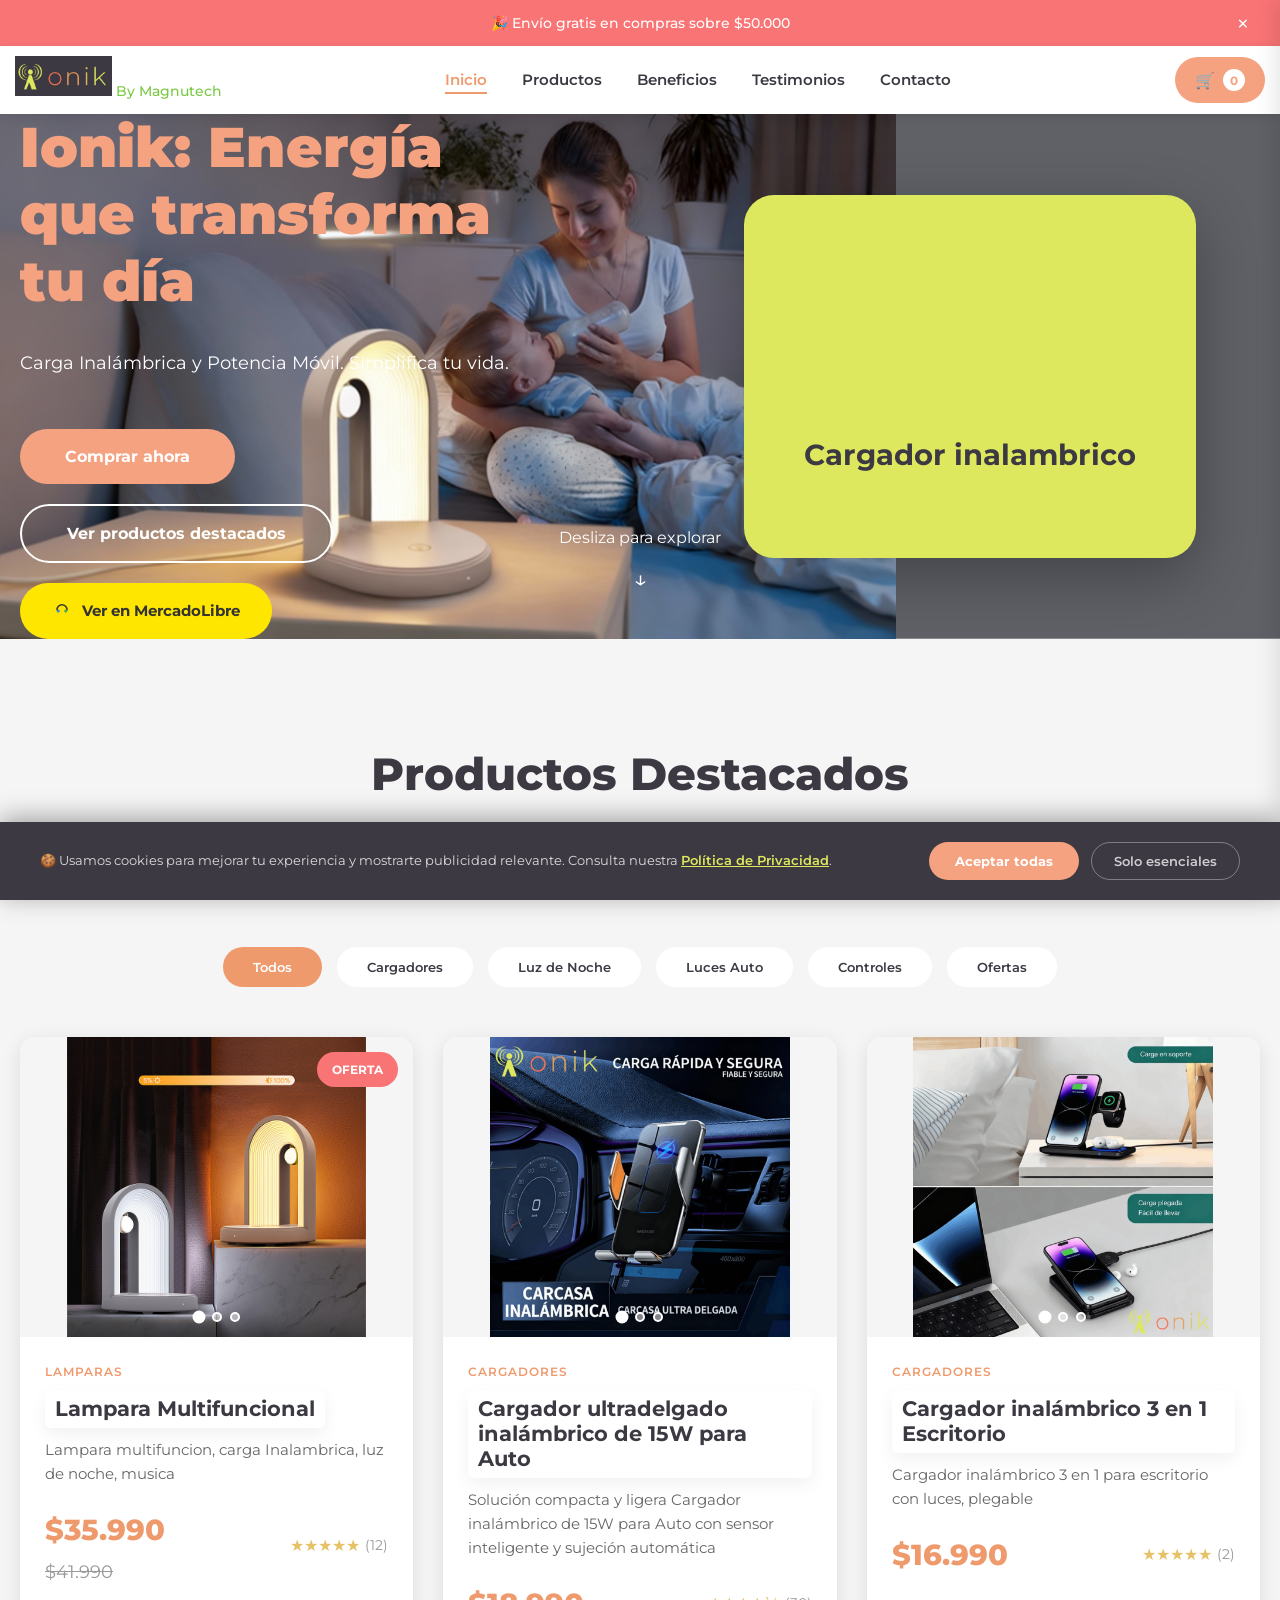
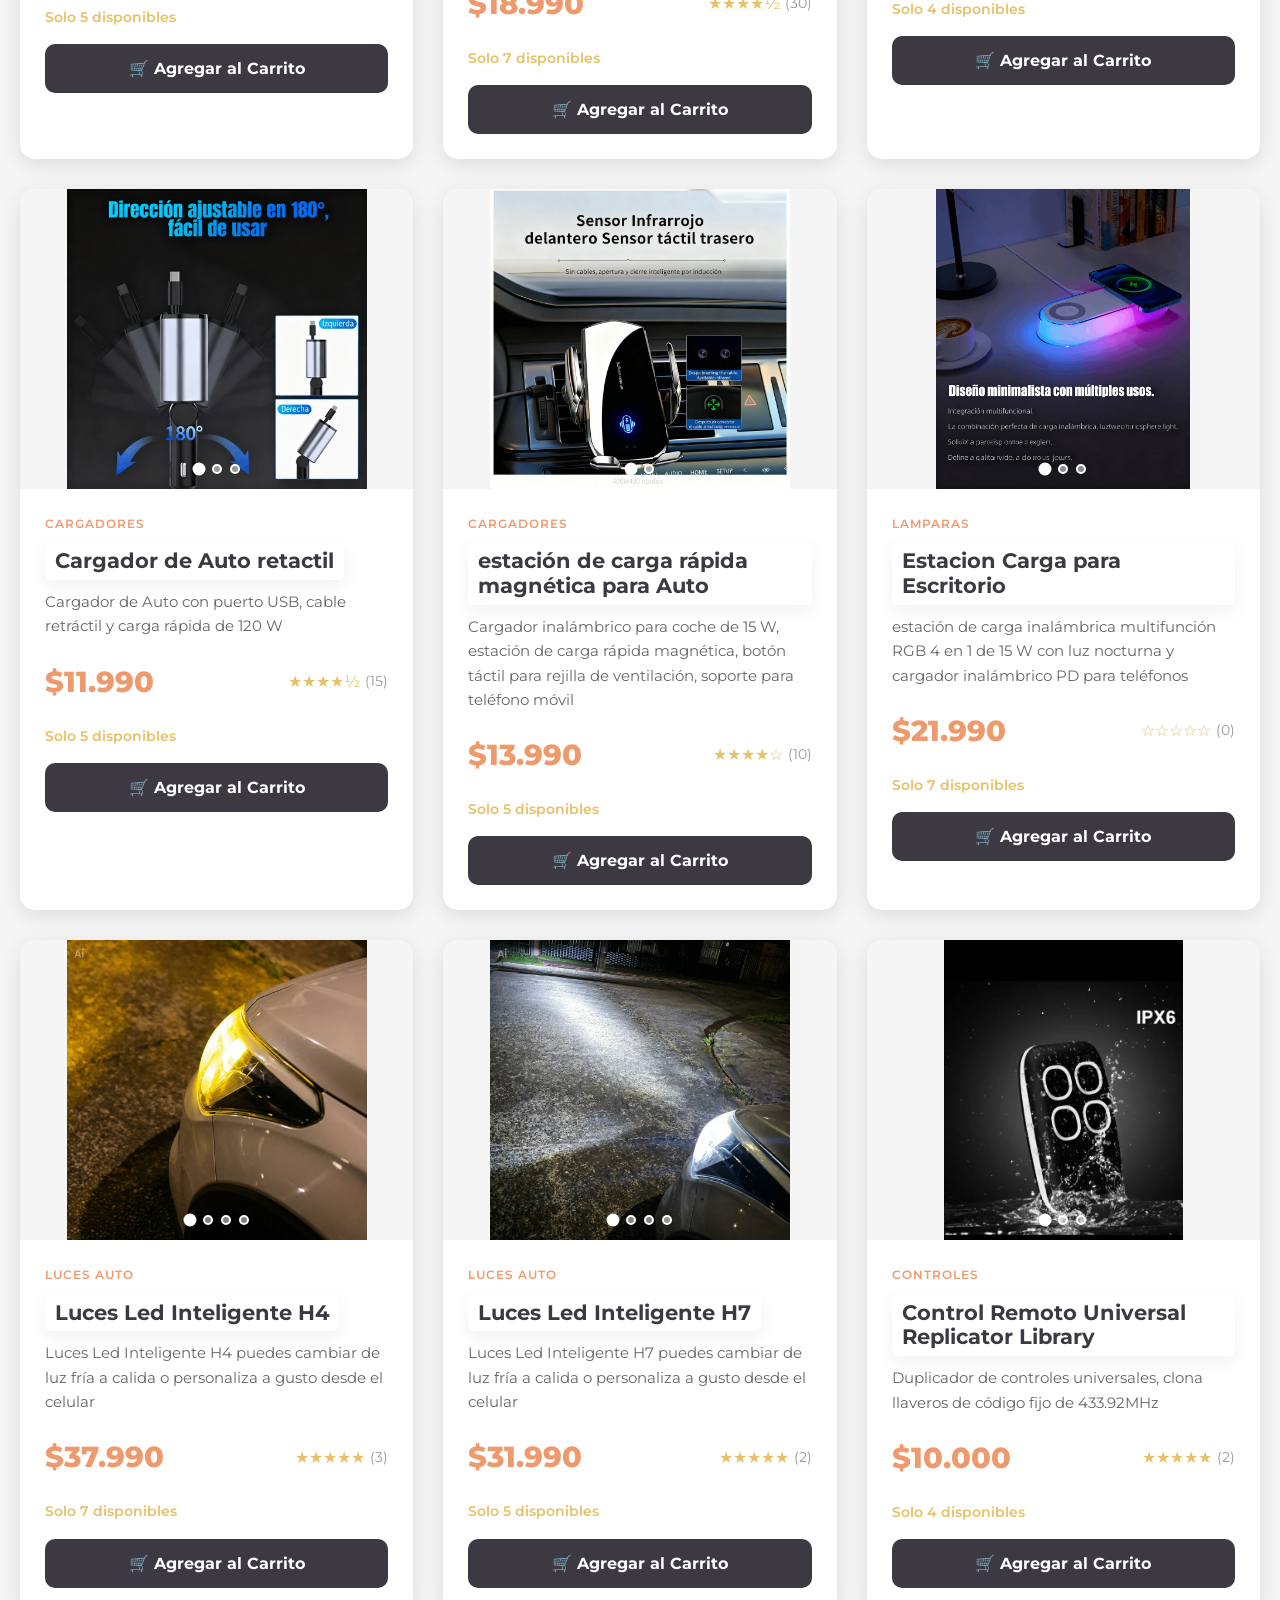
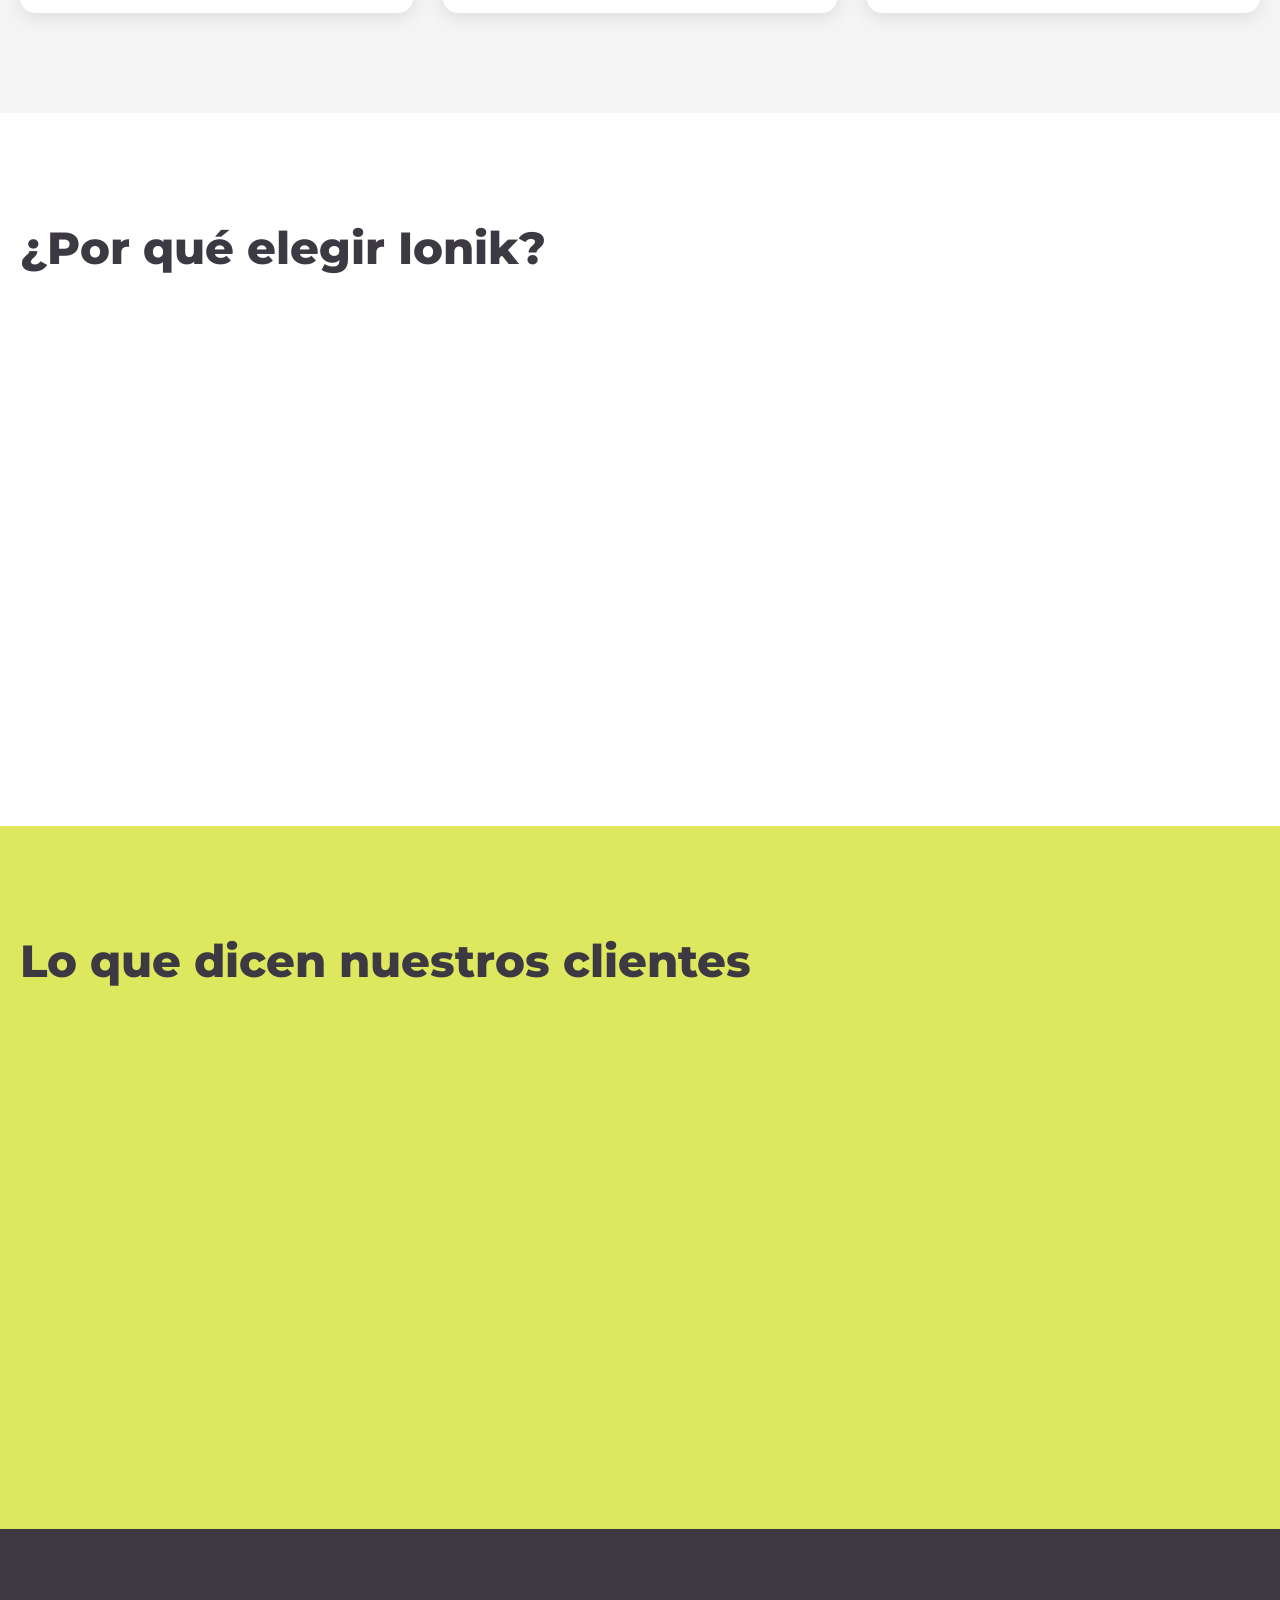
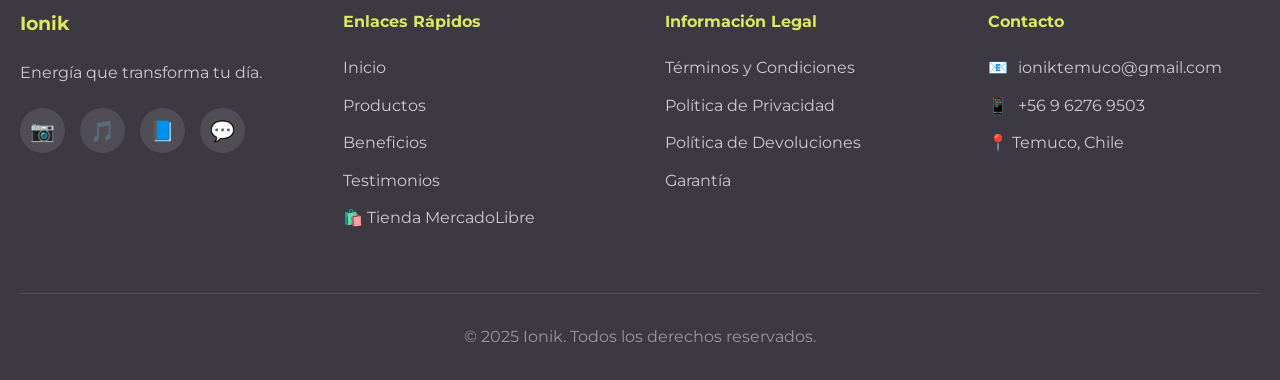
==== movil/index.html @ fb6ee2c5 "feat(movil): initial mobile-optimized version and overrides Copia de index/js/css para versión móvil" ====
<!DOCTYPE html>
<html lang="es">
<head>
    <meta charset="UTF-8">
    <meta name="viewport" content="width=device-width, initial-scale=1.0">
    <script>
        // Añade clase is-mobile al <html> para estilos/JS condicionales
        if (window.matchMedia) {
            const m = window.matchMedia('(max-width: 768px)');
            function setMobileClass(e) {
                document.documentElement.classList.toggle('is-mobile', e.matches);
            }
            setMobileClass(m);
            m.addListener(setMobileClass);
        }
    </script>
    <!-- Cache control -->
    <meta http-equiv="Cache-Control" content="no-cache, no-store, must-revalidate">
    <meta http-equiv="Pragma" content="no-cache">
    <meta http-equiv="Expires" content="0">
    <title>Ionik - Energía que transforma tu día</title>

    <!-- ================================================ -->
    <!-- SEO BÁSICO                                        -->
    <!-- ================================================ -->
    <meta name="description" content="Ionik — Cargadores inalámbricos, luces de noche y accesorios inteligentes para tu hogar. Envío a todo Chile. Calidad premium al mejor precio.">
    <meta name="keywords" content="cargador inalámbrico, luz de noche, cargador auto, cargador 3 en 1, accesorios hogar, Ionik, Chile, Temuco, carga inalámbrica, Magnutech">
    <meta name="author" content="Ionik - MAGNUTECH SpA">
    <meta name="robots" content="index, follow">
    <link rel="canonical" href="https://ionik.cl/">

    <!-- Open Graph (Facebook, Instagram, WhatsApp) -->
    <meta property="og:type" content="website">
    <meta property="og:url" content="https://ionik.cl/">
    <meta property="og:title" content="Ionik — Energía que transforma tu día">
    <meta property="og:description" content="Cargadores inalámbricos, luces de noche y accesorios inteligentes. Envío gratis sobre $50.000. Compra por WhatsApp.">
    <meta property="og:image" content="https://ionik.cl/images/og-preview2.jpg">
    <meta property="og:image:width" content="1200">
    <meta property="og:image:height" content="630">
    <meta property="og:locale" content="es_CL">
    <meta property="og:site_name" content="Ionik">

    <!-- Twitter Card -->
    <meta name="twitter:card" content="summary_large_image">
    <meta name="twitter:title" content="Ionik — Energía que transforma tu día">
    <meta name="twitter:description" content="Cargadores inalámbricos y accesorios inteligentes para tu hogar. Envío a todo Chile.">
    <meta name="twitter:image" content="https://ionik.cl/images/og-preview2.jpg">

    <!-- ================================================ -->
    <!-- DATOS ESTRUCTURADOS — ORGANIZACIÓN (JSON-LD)     -->
    <!-- ================================================ -->
    <script type="application/ld+json">
    {
      "@context": "https://schema.org",
      "@type": "Organization",
      "name": "Ionik",
      "legalName": "MAGNUTECH SpA",
      "url": "https://ionik.cl",
      "logo": "https://ionik.cl/images/logo.jpg",
      "description": "Tienda online de cargadores inalámbricos y accesorios inteligentes para el hogar.",
      "address": {
        "@type": "PostalAddress",
        "addressLocality": "Temuco",
        "addressRegion": "La Araucanía",
        "addressCountry": "CL"
      },
      "contactPoint": {
        "@type": "ContactPoint",
        "telephone": "+56962769503",
        "contactType": "customer service",
        "availableLanguage": "Spanish"
      },
      "sameAs": [
        "https://www.instagram.com/ioniktemuco/",
        "https://www.tiktok.com/@ionik.temuco",
        "https://www.facebook.com/people/Ionik/61577667232135/"
      ]
    }
    </script>

    <!-- ================================================ -->
    <!-- DATOS ESTRUCTURADOS — SITIO WEB (JSON-LD)        -->
    <!-- ================================================ -->
    <script type="application/ld+json">
    {
      "@context": "https://schema.org",
      "@type": "WebSite",
      "name": "Ionik",
      "url": "https://ionik.cl"
    }
    </script>

    <!-- Favicon -->
    <link rel="icon" type="image/png" href="images/logo.jpg">
    <link rel="shortcut icon" type="image/png" href="images/logo.jpg">
    
    <link rel="preconnect" href="https://fonts.googleapis.com">
    <link rel="preconnect" href="https://fonts.gstatic.com" crossorigin>
    <link href="https://fonts.googleapis.com/css2?family=Montserrat:wght@300;400;600;700;900&display=swap" rel="stylesheet">
    <link rel="stylesheet" href="css/style.css?v=20260327">
    <link rel="stylesheet" href="css/components.css?v=20260327">
    <link rel="stylesheet" href="css/responsive.css?v=20260327">
    <link rel="stylesheet" href="css/mobile-overrides.css?v=20260331">

    <!-- ================================================ -->
    <!-- GOOGLE ANALYTICS 4                               -->
    <!-- ================================================ -->
    <script async src="https://www.googletagmanager.com/gtag/js?id=G-EWHZNB26KC"></script>
    <script>
        window.dataLayer = window.dataLayer || [];
        function gtag() { dataLayer.push(arguments); }
        gtag('js', new Date());
        gtag('config', 'G-EWHZNB26KC');
    </script>

    <!-- ================================================ -->
    <!-- META PIXEL y TIKTOK: carga dinámica en analytics.js
         Solo se activan si el usuario acepta cookies.
         Se removieron de <head> para cumplir RGPD/LGPD.   -->
    <!-- ================================================ -->
</head>
<body>
    <!-- Barra Promocional Superior -->
    <div class="promo-bar" id="promoBar">
        <p>🎉 Envío gratis en compras sobre $50.000 </p>
        <button class="close-promo" onclick="closePromoBar()">×</button>
    </div>

    <!-- Header Principal -->
    <header class="main-header" id="mainHeader">
        <div class="container header-content">
            <!-- Logo -->
            <div class="logo-container">
                <img src="images/logo.jpg" alt="Ionik Logo" class="logo" id="mainLogo">
                 <span class="logo-glosa">By Magnutech</span>
            </div>

            <!-- Navegación Desktop -->
            <nav class="main-nav" id="mainNav">
                <ul>
                    <li><a href="#inicio" class="nav-link active">Inicio</a></li>
                    <li><a href="#productos" class="nav-link">Productos</a></li>
                    <li><a href="#beneficios" class="nav-link">Beneficios</a></li>
                    <li><a href="#testimonios" class="nav-link">Testimonios</a></li>
                    <li><a href="#contacto" class="nav-link">Contacto</a></li>
                </ul>
            </nav>

            <!-- Carrito y Mobile Menu -->
            <div class="header-actions">
                <button class="cart-button" onclick="toggleCart()">
                    🛒 <span class="cart-count" id="cartCount">0</span>
                </button>
                <button class="mobile-menu-toggle" onclick="toggleMobileMenu()">
                    <span></span>
                    <span></span>
                    <span></span>
                </button>
            </div>
        </div>
    </header>

    <!-- Carrito Lateral -->
    <div class="cart-sidebar" id="cartSidebar">
        <div class="cart-header">
            <h2>Tu Carrito</h2>
            <button class="close-cart" onclick="toggleCart()">×</button>
        </div>
        <div class="cart-items" id="cartItems">
            <!-- Items dinámicos -->
        </div>
        <div class="cart-footer">
            <div class="cart-total">
                <span>Total:</span>
                <span id="cartTotal">$0</span>
            </div>
            <button class="btn-primary btn-checkout" onclick="proceedToCheckout()">
                Proceder al Pago
            </button>
        </div>
    </div>

    <!-- Overlay -->
    <div class="overlay" id="overlay" onclick="closeAll()"></div>

    <!-- Hero Section -->
    <section class="hero-section" id="inicio">
        <img 
            src="images/ResolucionFullHD.jpeg" 
            alt="Fondo de la sección principal" 
            class="hero-background-image" 
        />
        <div class="hero-background">
            <div class="bg-layer bg-dark-blue"></div>
            <div class="bg-layer bg-dark-gray"></div>
        </div>
        <div class="container hero-content">
            <div class="hero-left">
                <h1 class="hero-title">Ionik: Energía que transforma tu día</h1>
                <p class="hero-subtitle">Carga Inalámbrica y Potencia Móvil. Simplifica tu vida.</p>
                <div class="hero-actions">
                    <button class="btn-primary btn-large" onclick="scrollToProducts()">
                        Comprar ahora
                    </button>
                    <button class="btn-secondary btn-large" onclick="scrollToProducts()">
                        Ver productos destacados
                    </button>
                    <a
                        href="https://listado.mercadolibre.cl/_CustId_2585303509?item_id=MLC1874104825&category_id=MLC157684&seller_id=2585303509&client=recoview-selleritems&recos_listing=true"
                        target="_blank"
                        rel="noopener noreferrer"
                        class="btn-mercadolibre btn-large"
                        aria-label="Ver tienda oficial en MercadoLibre"
                    >
                        <svg width="20" height="20" viewBox="0 0 32 32" fill="none" xmlns="http://www.w3.org/2000/svg" aria-hidden="true">
                            <circle cx="16" cy="16" r="16" fill="#FFE600"/>
                            <path d="M8 14c0-4.418 3.582-8 8-8s8 3.582 8 8" stroke="#333" stroke-width="2.5" stroke-linecap="round" fill="none"/>
                            <circle cx="10" cy="16" r="2.5" fill="#3483FA"/>
                            <circle cx="22" cy="16" r="2.5" fill="#39B54A"/>
                        </svg>
                        Ver en MercadoLibre
                    </a>
                </div>
                    </div>
                    <div class="hero-right">
                        <div class="product-card-hero">
                    <video 
                        src="videos/lampara1.mp4" 
                        autoplay 
                        loop 
                        muted 
                        playsinline
                        style="width: 300px; height: auto; object-fit: cover;"
                    >
                        Tu navegador no soporta el elemento de video.
                    </video>
                    <h3 class="product-name-hero">Cargador inalambrico</h3>
                </div>
            </div>
        </div>
        <div class="scroll-indicator">
            <span>Desliza para explorar</span>
            <div class="scroll-arrow">↓</div>
        </div>
    </section>

    <!-- Productos Destacados -->
    <section class="products-section" id="productos">
        <div class="container">
            <div class="section-header">
                <h2 class="section-title">Productos Destacados</h2>
                <p class="section-subtitle">Descubre La nueva generación en carga inalámbrica, audífonos de alto rendimiento y accesorios esenciales. Potencia, seguridad y diseño para tu vida digital.</p>
            </div>

            <!-- Filtros -->
            <div class="product-filters">
                <button class="filter-btn active" data-filter="all">Todos</button>
                <button class="filter-btn" data-filter="cargadores">Cargadores</button>
                <button class="filter-btn" data-filter="lamparas">Luz de Noche</button>
                <button class="filter-btn" data-filter="Luces Auto">Luces Auto</button>
                <button class="filter-btn" data-filter="Controles">Controles</button>
                <button class="filter-btn" data-filter="ofertas">Ofertas</button>
            </div>

            <!-- Grid de Productos -->
            <div class="products-grid" id="productsGrid">
                <!-- Productos se cargan dinámicamente -->
            </div>

            <div class="loading-spinner" id="productsLoading">
                <div class="spinner"></div>
            </div>
        </div>
    </section>

    <!-- Beneficios -->
    <section class="benefits-section" id="beneficios">
        <div class="container">
            <h2 class="section-title">¿Por qué elegir Ionik?</h2>
            <div class="benefits-grid">
                <div class="benefit-card">
                    <div class="benefit-icon">⚡</div>
                    <h3>Confort sin Enredos</h3>
                    <p>Despídete del exceso cables y el desorden. Te brindamos una experiencia de carga cómoda, limpia y siempre organizada.</p>
                </div>
                <div class="benefit-card">
                    <div class="benefit-icon">🧩</div>
                    <h3>Multifuncionalidad</h3>
                    <p>Un solo dispositivo para múltiples necesidades. Carga todos tus productos, y disfruta de extras como luz o audio, todo sin cables.</p>
                </div>
                <div class="benefit-card">
                    <div class="benefit-icon">💎</div>
                    <h3>Diseño y Estilo</h3>
                    <p>Tecnología que no solo funciona, sino que también decora. Productos con estilo y acabados premium que elevan tu espacio.</p>
                </div>
                <div class="benefit-card">
                    <div class="benefit-icon">🚀</div>
                    <h3>Innovación</h3>
                    <p>Te traemos la última tecnología que no encontrarás en Chile. Productos novedosos que marcan tendencia.</p>
                </div>
            </div>
        </div>
    </section>

    <!-- Testimonios -->
    <section class="testimonials-section" id="testimonios">
        <div class="container">
            <h2 class="section-title">Lo que dicen nuestros clientes</h2>
            <div class="testimonials-slider">
                <div class="testimonial-card">
                    <div class="stars">★★★★★</div>
                    <p class="testimonial-text">"El **Cargador Inalámbrico Ultra** es súper rápido y elegante. Carga mi celular sin cables y sin sobrecalentamiento. ¡Genial!"</p>
                    <div class="testimonial-author">
                        <strong>María González</strong>
                        <span>Ingeniera</span>
                    </div>
                </div>
                <div class="testimonial-card">
                    <div class="stars">★★★★★</div>
                    <p class="testimonial-text">"El complemento ideal **PowerBank** me salva el día y Llevo mi música todo el viaje gracias a los **Audífonos** sin preocuparme por la batería."</p>
                    <div class="testimonial-author">
                        <strong>Carlos Ruiz</strong>
                        <span>Empresario</span>
                    </div>
                </div>
                <div class="testimonial-card">
                    <div class="stars">★★★★★</div>
                    <p class="testimonial-text">"Servicio excepcional y producto de alta calidad. Totalmente recomendado."</p>
                    <div class="testimonial-author">
                        <strong>Ana Martínez</strong>
                        <span>Diseñadora</span>
                    </div>
                </div>
            </div>
        </div>
    </section>

    <!-- Footer -->
    <footer class="main-footer" id="contacto">
        <div class="container">
            <div class="footer-grid">
                <div class="footer-column">
                    <h3>Ionik</h3>
                    <p>Energía que transforma tu día.</p>
                    <div class="social-links">
                        <a href="https://www.instagram.com/ioniktemuco/" target="_blank" aria-label="Instagram">📷</a>
                        <a href="https://www.tiktok.com/@ionik.temuco" target="_blank" aria-label="TikTok">🎵</a>
                        <a href="https://www.facebook.com/people/Ionik/61577667232135/" target="_blank" rel="noopener noreferrer" aria-label="Facebook">📘</a>
                        <a href="https://wa.me/56962769503" target="_blank" aria-label="WhatsApp">💬</a>
                    </div>
                </div>
                <div class="footer-column">
                    <h4>Enlaces Rápidos</h4>
                    <ul>
                        <li><a href="#inicio">Inicio</a></li>
                        <li><a href="#productos">Productos</a></li>
                        <li><a href="#beneficios">Beneficios</a></li>
                        <li><a href="#testimonios">Testimonios</a></li>
                        <li>
                            <a
                                href="https://listado.mercadolibre.cl/_CustId_2585303509?item_id=MLC1874104825&category_id=MLC157684&seller_id=2585303509&client=recoview-selleritems&recos_listing=true"
                                target="_blank"
                                rel="noopener noreferrer"
                            >🛍️ Tienda MercadoLibre</a>
                        </li>
                    </ul>
                </div>
                <div class="footer-column">
                    <h4>Información Legal</h4>
                    <ul>
                        <li><a href="legal/terminos-y-condiciones.html">Términos y Condiciones</a></li>
                        <li><a href="legal/politica-de-privacidad.html">Política de Privacidad</a></li>
                        <li><a href="legal/politica-de-devoluciones.html">Política de Devoluciones</a></li>
                        <li><a href="legal/garantia.html">Garantía</a></li>
                    </ul>
                </div>
                <div class="footer-column">
                    <h4>Contacto</h4>
                    <ul class="contact-info">
                        <li>📧 <a href="mailto:ioniktemuco@gmail.com">ioniktemuco@gmail.com</a></li>
                        <li>📱 <a href="tel:+56962769503">+56 9 6276 9503</a></li>
                        <li>📍 Temuco, Chile</li>
                    </ul>
                </div>
            </div>
            <div class="footer-bottom">
                <p>&copy; 2025 Ionik. Todos los derechos reservados.</p>
            </div>
        </div>
    </footer>

    <!-- ================================================ -->
    <!-- BANNER DE COOKIES                                -->
    <!-- ================================================ -->
    <div class="cookie-banner" id="cookieBanner" role="dialog" aria-live="polite" aria-label="Aviso de cookies">
        <div class="cookie-banner-inner">
            <div class="cookie-banner-text">
                <p>
                    🍪 Usamos cookies para mejorar tu experiencia y mostrarte publicidad relevante.
                    Consulta nuestra <a href="legal/politica-de-privacidad.html" target="_blank">Política de Privacidad</a>.
                </p>
            </div>
            <div class="cookie-banner-actions">
                <button class="btn-cookie-accept" onclick="IonkAnalytics.acceptAll()">Aceptar todas</button>
                <button class="btn-cookie-essential" onclick="IonkAnalytics.acceptEssential()">Solo esenciales</button>
            </div>
        </div>
    </div>

    <!-- Scripts — analytics.js debe ser el primero -->
    <script src="js/analytics.js?v=20260327"></script>
    <script src="js/main.js?v=20260327"></script>
    <script src="js/cart.js?v=20260327"></script>
    <script src="js/products.js?v=20260327"></script>
</body>
</html>
---- movil/css/style.css ----
/* ================================
   VARIABLES Y RESET
   ================================ */

:root {
    --verde-limon: #dde85e;
    --gris-oscuro: #3c3942;
    --acento-1: #e6c165;
    --acento-2: #ef9a6d;
    --acento-3: #f97475;
    --salmon: #f5a281;
    --dark-blue: #5a6b7c;
    --dark-gray: #45464d;
    --blanco: #ffffff;
    --negro: #1a1a1a;
    --gris-claro: #f5f5f5;
    --sombra: rgba(0, 0, 0, 0.1);
    --transicion: all 0.3s ease;
}

* {
    margin: 0;
    padding: 0;
    box-sizing: border-box;
}

body {
    font-family: 'Montserrat', sans-serif;
    color: var(--negro);
    line-height: 1.6;
    overflow-x: hidden;
}

.container {
    max-width: 1400px;
    margin: 0 auto;
    padding: 0 20px;
}

img {
    max-width: 100%;
    height: auto;
}

a {
    text-decoration: none;
    color: inherit;
}

button {
    cursor: pointer;
    border: none;
    font-family: inherit;
}

/* ================================
   BARRA PROMOCIONAL
   ================================ */

.promo-bar {
    background: var(--acento-3);
    color: var(--blanco);
    padding: 12px 20px;
    text-align: center;
    position: relative;
    font-size: 14px;
    font-weight: 500;
    animation: slideDown 0.5s ease;
}

.close-promo {
    position: absolute;
    right: 20px;
    top: 50%;
    transform: translateY(-50%);
    background: transparent;
    color: var(--blanco);
    font-size: 24px;
    padding: 0 10px;
    transition: var(--transicion);
}

.close-promo:hover {
    opacity: 0.7;
}

/* ================================
   HEADER
   ================================ */

.main-header {
    background: var(--blanco);
    box-shadow: 0 2px 10px var(--sombra);
    position: sticky;
    top: 0;
    z-index: 1000;
    transition: var(--transicion);
}

.header-content {
    display: flex;
    align-items: center;
    justify-content: space-between;
    padding: 10px 15px;
}

.logo-container {
    flex-shrink: 0;
}

.logo {
    height: 40px;
    width: auto;
    transition: var(--transicion);
}

.main-nav ul {
    display: flex;
    list-style: none;
    gap: 35px;
}

.nav-link {
    font-weight: 600;
    font-size: 15px;
    color: var(--gris-oscuro);
    position: relative;
    transition: var(--transicion);
    padding: 5px 0;
}

.nav-link::after {
    content: '';
    position: absolute;
    bottom: 0;
    left: 0;
    width: 0;
    height: 2px;
    background: var(--acento-2);
    transition: var(--transicion);
}

.nav-link:hover::after,
.nav-link.active::after {
    width: 100%;
}

.nav-link:hover,
.nav-link.active {
    color: var(--acento-2);
}

/* ================================
   HEADER ACTIONS
   ================================ */

.header-actions {
    display: flex;
    align-items: center;
    gap: 20px;
}

.cart-button {
    background: var(--salmon);
    color: var(--blanco);
    padding: 12px 20px;
    border-radius: 25px;
    font-weight: 600;
    font-size: 16px;
    display: flex;
    align-items: center;
    gap: 8px;
    transition: var(--transicion);
    position: relative;
}

.cart-button:hover {
    background: var(--acento-2);
    transform: translateY(-2px);
    box-shadow: 0 5px 15px rgba(245, 162, 129, 0.4);
}

.cart-count {
    background: var(--blanco);
    color: var(--salmon);
    border-radius: 50%;
    width: 22px;
    height: 22px;
    display: flex;
    align-items: center;
    justify-content: center;
    font-size: 12px;
    font-weight: 700;
}

.mobile-menu-toggle {
    display: none;
    flex-direction: column;
    gap: 5px;
    background: transparent;
    padding: 5px;
}

.mobile-menu-toggle span {
    width: 25px;
    height: 3px;
    background: var(--gris-oscuro);
    border-radius: 3px;
    transition: var(--transicion);
}

/* ================================
   CARRITO LATERAL
   ================================ */

.cart-sidebar {
    position: fixed;
    right: -400px;
    top: 0;
    width: 400px;
    height: 100vh;
    background: var(--blanco);
    box-shadow: -5px 0 20px var(--sombra);
    z-index: 2000;
    transition: right 0.4s ease;
    display: flex;
    flex-direction: column;
}

.cart-sidebar.active {
    right: 0;
}

.cart-header {
    padding: 25px;
    border-bottom: 2px solid var(--gris-claro);
    display: flex;
    justify-content: space-between;
    align-items: center;
}

.cart-header h2 {
    font-size: 24px;
    color: var(--gris-oscuro);
}

.close-cart {
    background: transparent;
    font-size: 32px;
    color: var(--gris-oscuro);
    padding: 0;
    line-height: 1;
    transition: var(--transicion);
}

.close-cart:hover {
    color: var(--acento-3);
    transform: rotate(90deg);
}

.cart-items {
    flex: 1;
    overflow-y: auto;
    padding: 20px;
}

.cart-footer {
    padding: 20px 25px;
    border-top: 2px solid var(--gris-claro);
}

.cart-total {
    display: flex;
    justify-content: space-between;
    font-size: 20px;
    font-weight: 700;
    margin-bottom: 20px;
    color: var(--gris-oscuro);
}

.overlay {
    position: fixed;
    top: 0;
    left: 0;
    width: 100%;
    height: 100%;
    background: rgba(0, 0, 0, 0.6);
    z-index: 1500;
    opacity: 0;
    visibility: hidden;
    transition: var(--transicion);
}

.overlay.active {
    opacity: 1;
    visibility: visible;
}

/* ================================
   HERO SECTION
   ================================ */

   /*.hero-section {
    background-color: #4b5563; 
    position: relative;
    overflow: hidden;
    display: flex;
    align-items: center;
    justify-content: center;
}*/

.hero-section {
    
   /* min-height: 100vh;*/
 
    position: relative;
    overflow: hidden;
    display: flex;
    align-items: center;
    justify-content: center;
    /*padding: 120px 0 80px;*/
}

.hero-background {
    position: absolute;
    top: 0;
    left: 0;
    width: 100%;
    height: 100%;
    z-index: -1;
}
/* 1. ESTILO DE LA IMAGEN DE FONDO */
.hero-background-image {
    position: absolute; /* Permite posicionarla y que el texto no se mueva */
    top: 0;
    left: 0;
    width: 70%;
    height: 100%;
    object-fit: cover; /* Asegura que la imagen cubra todo el espacio sin distorsionarse */
    z-index: 1; /* Debe tener el z-index más bajo para estar en el fondo */
}

/*.bg-layer {
    content: '';
    position: absolute;
    top: 0;
    right: 0;
    width: 70%; /* Ajuste para mostrar el verde lima en un lado 
    height: 100%;
    background-color: #3c3942; /* --gris-oscuro 
    clip-path: polygon(10% 0, 100% 0, 100% 100%, 0% 100%);
}*/

.bg-layer {
    content: '';
    position: absolute;
    top: 0;
    right: 0;
    width: 100%;
    height: 100%;
    z-index: 15; /* Asegura que estén por encima de la imagen (z-index: 1) */
    opacity: 0.85; /* Opcional: añade transparencia para ver la imagen a través del color */
    
}

.bg-dark-blue {
    background: var(--dark-blue);
   clip-path: polygon(0 0, 60% 0, 40% 100%, 0% 100%);
}

.bg-dark-gray {
    background: var(--dark-gray);
   clip-path: polygon(60% 0, 100% 0, 100% 100%, 40% 100%);
}

.hero-content {
    display: grid;
    grid-template-columns: 1fr 1fr;
    gap: 80px;
    align-items: center;
    z-index: 10;
    animation: fadeInUp 1s ease;
    max-width: 1400px;
    position: relative;
}


.hero-left {
    padding-right: 40px;
}

.hero-title {
    font-size: 3.5rem;
    font-weight: 900;
    color: var(--salmon);
    margin-bottom: 30px;
    line-height: 1.2;
}

.hero-subtitle {
    font-size: 1.15rem;
    color: var(--blanco);
    margin-bottom: 50px;
    font-weight: 400;
    line-height: 1.8;
}

.hero-actions {
    display: flex;
    gap: 20px;
    flex-wrap: wrap;
}

.hero-right {
    display: flex;
    justify-content: center;
    align-items: center;
}

.product-card-hero {
    background: var(--verde-limon);
    border-radius: 30px;
    padding: 80px 60px;
    text-align: center;
    box-shadow: 0 20px 60px rgba(0, 0, 0, 0.3);
    animation: float 3s ease-in-out infinite;
    min-width: 400px;
}

.product-icon {
    color: var(--gris-oscuro);
    margin-bottom: 30px;
    display: flex;
    justify-content: center;
}

.product-name-hero {
    font-size: 1.8rem;
    font-weight: 700;
    color: var(--gris-oscuro);
    margin: 0;
}

.btn-primary,
.btn-secondary {
    padding: 18px 40px;
    border-radius: 50px;
    font-weight: 700;
    font-size: 16px;
    transition: var(--transicion);
    border: none;
    cursor: pointer;
}

.btn-primary {
    background: var(--salmon);
    color: var(--blanco);
}

.btn-primary:hover {
    background: var(--acento-2);
    transform: translateY(-3px);
    box-shadow: 0 10px 25px rgba(245, 162, 129, 0.4);
}

.btn-secondary {
    background: transparent;
    color: var(--blanco);
    border: 2px solid var(--blanco);
}

.btn-secondary:hover {
    background: var(--blanco);
    color: var(--gris-oscuro);
}

.btn-large {
    padding: 18px 45px;
}

/* Botón MercadoLibre */
.btn-mercadolibre {
    display: inline-flex;
    align-items: center;
    gap: 10px;
    padding: 16px 32px;
    border-radius: 50px;
    background: #FFE600;
    color: #333333;
    font-weight: 700;
    font-size: 15px;
    text-decoration: none;
    border: none;
    cursor: pointer;
    transition: var(--transicion);
    white-space: nowrap;
}

.btn-mercadolibre:hover {
    background: #f0d800;
    color: #333333;
    transform: translateY(-3px);
    box-shadow: 0 10px 25px rgba(255, 230, 0, 0.45);
}

/* ================================
   BANNER DE COOKIES
   ================================ */

.cookie-banner {
    position: fixed;
    bottom: var(--cookie-bottom-offset, 0);
    left: 0;
    right: 0;
    z-index: 9999;
    background: var(--gris-oscuro);
    color: var(--blanco);
    padding: 20px 24px;
    box-shadow: 0 -4px 24px rgba(0, 0, 0, 0.35);
    transform: translateY(100%);
    transition: transform 0.4s cubic-bezier(0.4, 0, 0.2, 1), bottom 0.2s ease;
    display: none;
}

/* Si detectamos un overlay nativo (in-app browsers como Instagram), aplicamos un offset para evitar solapamiento */
.cookie-banner.offset {
    --cookie-bottom-offset: 72px; /* ajustar según altura del banner azul */
}

.cookie-banner.active {
    display: block;
    transform: translateY(0);
}

/* Mientras el banner de cookies esté visible, evitar que elementos subyacentes reciban clicks.
   Esto previene que overlays externos (p. ej. el botón 'llamar' de webviews de Instagram) capturen el toque
   cuando el usuario hace clic en 'Aceptar'. */
.cookies-modal-open * {
    pointer-events: none !important;
}
.cookies-modal-open #cookieBanner,
.cookies-modal-open #cookieBanner * {
    pointer-events: auto !important;
}

.cookie-banner-inner {
    max-width: 1200px;
    margin: 0 auto;
    display: flex;
    align-items: center;
    gap: 24px;
    flex-wrap: wrap;
}

.cookie-banner-text {
    flex: 1;
    min-width: 260px;
}

.cookie-banner-text p {
    font-size: 13px;
    color: rgba(255, 255, 255, 0.82);
    line-height: 1.5;
    margin: 0;
}

.cookie-banner-text a {
    color: var(--verde-limon);
    text-decoration: underline;
    font-weight: 600;
}

.cookie-banner-text a:hover { color: var(--acento-1); }

.cookie-banner-actions {
    display: flex;
    gap: 12px;
    flex-shrink: 0;
    flex-wrap: wrap;
}

.btn-cookie-accept {
    background: var(--salmon);
    color: var(--blanco);
    border: none;
    border-radius: 50px;
    padding: 11px 26px;
    font-size: 13px;
    font-weight: 700;
    font-family: inherit;
    cursor: pointer;
    transition: var(--transicion);
    white-space: nowrap;
}

.btn-cookie-accept:hover {
    background: var(--acento-2);
    transform: translateY(-2px);
}

.btn-cookie-essential {
    background: transparent;
    color: rgba(255, 255, 255, 0.75);
    border: 1.5px solid rgba(255, 255, 255, 0.35);
    border-radius: 50px;
    padding: 10px 22px;
    font-size: 13px;
    font-weight: 600;
    font-family: inherit;
    cursor: pointer;
    transition: var(--transicion);
    white-space: nowrap;
}

.btn-cookie-essential:hover {
    border-color: rgba(255, 255, 255, 0.7);
    color: var(--blanco);
}

.scroll-indicator {
    position: absolute;
    bottom: 40px;
    left: 50%;
    transform: translateX(-50%);
    text-align: center;
    color: var(--blanco);
    animation: bounce 2s infinite;
    /* Visibilidad: Debe tener un z-index muy alto */
    z-index: 100; 
    
    /* Estilo: Hace el texto blanco para que contraste con el fondo */
    color: white;
}

.scroll-arrow {
    font-size: 24px;
    margin-top: 10px;
}

@keyframes float {
    0%, 100% {
        transform: translateY(0);
    }
    50% {
        transform: translateY(-20px);
    }
}

/* ================================
   SECCIONES GENERALES
   ================================ */

.section-header {
    text-align: center;
    margin-bottom: 60px;
}

.section-title {
    font-size: 2.8rem;
    font-weight: 800;
    color: var(--gris-oscuro);
    margin-bottom: 15px;
}

.section-subtitle {
    font-size: 1.2rem;
    color: #666;
    font-weight: 400;
}

/* ================================
   PRODUCTOS
   ================================ */

.products-section {
    padding: 100px 0;
    background: var(--gris-claro);
}

/* Mejor contraste para el nombre del producto dentro de las tarjetas.
   Se añade un fondo sutil, padding y color oscuro para asegurar legibilidad
   sobre imágenes o fondos claros/coloreados. */
.product-card .product-name {
    color: var(--gris-oscuro) !important;
    background: rgba(255,255,255,0.92);
    display: inline-block;
    padding: 6px 10px;
    border-radius: 6px;
    font-weight: 700;
    line-height: 1.2;
    max-width: 100%;
    box-shadow: 0 6px 18px rgba(0,0,0,0.06);
}

/* Variante para el héroe (si acaso se solapan estilos) */
.product-name-hero {
    color: var(--gris-oscuro);
}

.product-filters {
    display: flex;
    justify-content: center;
    gap: 15px;
    margin-bottom: 50px;
    flex-wrap: wrap;
}

.filter-btn {
    padding: 12px 30px;
    background: var(--blanco);
    color: var(--gris-oscuro);
    border-radius: 25px;
    font-weight: 600;
    transition: var(--transicion);
}

.filter-btn:hover,
.filter-btn.active {
    background: var(--acento-2);
    color: var(--blanco);
}

.products-grid {
    display: grid;
    grid-template-columns: repeat(auto-fill, minmax(320px, 1fr));
    gap: 30px;
}

/* ================================
   BENEFICIOS
   ================================ */

.benefits-section {
    padding: 100px 0;
    background: var(--blanco);
}

.benefits-grid {
    display: grid;
    grid-template-columns: repeat(auto-fit, minmax(250px, 1fr));
    gap: 40px;
    margin-top: 60px;
}

.benefit-card {
    text-align: center;
    padding: 40px 20px;
    border-radius: 15px;
    transition: var(--transicion);
}

.benefit-card:hover {
    background: var(--gris-claro);
    transform: translateY(-10px);
}

.benefit-icon {
    font-size: 4rem;
    margin-bottom: 20px;
}

.benefit-card h3 {
    font-size: 1.4rem;
    color: var(--gris-oscuro);
    margin-bottom: 15px;
    font-weight: 700;
}

.benefit-card p {
    color: #666;
    font-size: 1rem;
}

/* ================================
   TESTIMONIOS
   ================================ */

.testimonials-section {
    padding: 100px 0;
    background: var(--verde-limon);
}

.testimonials-slider {
    display: grid;
    grid-template-columns: repeat(auto-fit, minmax(300px, 1fr));
    gap: 30px;
    margin-top: 60px;
}

.testimonial-card {
    background: var(--blanco);
    padding: 40px;
    border-radius: 20px;
    box-shadow: 0 5px 20px var(--sombra);
    transition: var(--transicion);
}

.testimonial-card:hover {
    transform: translateY(-10px);
    box-shadow: 0 10px 30px rgba(0, 0, 0, 0.15);
}

.stars {
    color: var(--acento-1);
    font-size: 1.5rem;
    margin-bottom: 20px;
}

.testimonial-text {
    font-size: 1.1rem;
    font-style: italic;
    color: #555;
    margin-bottom: 25px;
    line-height: 1.7;
}

.testimonial-author strong {
    display: block;
    color: var(--gris-oscuro);
    font-size: 1.1rem;
    margin-bottom: 5px;
}

.testimonial-author span {
    color: #888;
    font-size: 0.95rem;
}

/* ================================
   FOOTER
   ================================ */

.main-footer {
    background: var(--gris-oscuro);
    color: var(--blanco);
    padding: 80px 0 30px;
}

.footer-grid {
    display: grid;
    grid-template-columns: repeat(auto-fit, minmax(250px, 1fr));
    gap: 50px;
    margin-bottom: 50px;
}

.footer-column h3,
.footer-column h4 {
    margin-bottom: 20px;
    font-weight: 700;
    color: var(--verde-limon);
}

.footer-column p {
    line-height: 1.8;
    color: #ccc;
}

.footer-column ul {
    list-style: none;
}

.footer-column ul li {
    margin-bottom: 12px;
}

.footer-column ul li a {
    color: #ccc;
    transition: var(--transicion);
}

.footer-column ul li a:hover {
    color: var(--verde-limon);
    padding-left: 5px;
}

.social-links {
    display: flex;
    gap: 15px;
    margin-top: 20px;
}

.social-links a {
    width: 45px;
    height: 45px;
    display: flex;
    align-items: center;
    justify-content: center;
    background: rgba(255, 255, 255, 0.1);
    border-radius: 50%;
    font-size: 20px;
    transition: var(--transicion);
}

.social-links a:hover {
    background: var(--verde-limon);
    transform: translateY(-5px);
}

.contact-info li {
    display: flex;
    align-items: center;
    gap: 10px;
    color: #ccc;
}

.footer-bottom {
    text-align: center;
    padding-top: 30px;
    border-top: 1px solid rgba(255, 255, 255, 0.1);
    color: #999;
}

/* ================================
   LOADING SPINNER
   ================================ */

.loading-spinner {
    display: none;
    justify-content: center;
    padding: 40px;
}

.spinner {
    width: 50px;
    height: 50px;
    border: 5px solid var(--gris-claro);
    border-top: 5px solid var(--acento-2);
    border-radius: 50%;
    animation: spin 1s linear infinite;
}

/* ================================
   ANIMACIONES
   ================================ */

@keyframes slideDown {
    from {
        transform: translateY(-100%);
    }
    to {
        transform: translateY(0);
    }
}

@keyframes fadeInUp {
    from {
        opacity: 0;
        transform: translateY(30px);
    }
    to {
        opacity: 1;
        transform: translateY(0);
    }
}

@keyframes bounce {
    0%, 20%, 50%, 80%, 100% {
        transform: translateX(-50%) translateY(0);
    }
    40% {
        transform: translateX(-50%) translateY(-10px);
    }
    60% {
        transform: translateX(-50%) translateY(-5px);
    }
}

@keyframes spin {
    to {
        transform: rotate(360deg);
    }
}
/*
/* Visualizar imagenes de prodcuto*/
.product-media img
.product-media video {
    /* 1. Mantiene las proporciones y asegura que la imagen/video se vea completamente */
    object-fit: contain; 
    
    /* 2. Asegura que el elemento ocupe todo el espacio disponible en el contenedor */
    width: 100%;
    height: 100%;
}
/* 1. Definir una altura fija para el contenedor de la imagen */
.product-image-container {
    /* Si estás usando Tailwind, la altura es definida por una clase como h-48. 
       Si no, usa una altura fija en píxeles. (Ej. 192px es equivalente a h-48) */
    height: 192px; 
    
    /* Asegúrate de que el contenedor de la imagen sea relativo para posicionar elementos internos */
    position: relative; 
    
    /* Importante para contener el slider interno */
    overflow: hidden; 
}

/* 2. Forzar que la imagen OCUPE todo el espacio y se AJUSTE */
.product-image {
    /* Ocupar el 100% del contenedor h-192px */
    width: 100%;
    height: 120%;
    
    /* Esta es la CLAVE: Asegura que la imagen quepa completa, sin cortarse */
    object-fit: contain !important; 
    
    /* Usa !important para asegurarte de que esta regla no sea sobrescrita por ninguna otra */
    
    /* Si tienes un slider, el display puede ser absolute */
    position: relative; 
    top: 0;
    left: 0;
    flex-shrink: 0;
}

/* Si tu slider usa transformación (lo cual es probable) */
.product-image-slider {
    display: flex; /* O un display que permita que las imágenes se muevan horizontalmente */
    height: 100%;
}

.logo-glosa {
    text-align: center;
    font-size: 14px;
    color: #7ac943; /* verde limón similar al logo */
    margin-top: 5px;
    font-weight: 500;
}
#inicio {
    scroll-margin-top: 100px; /* ajusta según la altura real de tu header */
}
.transfer-details {
    font-size: 14px;          /* texto más pequeño */
    line-height: 1.2;         /* reduce el espacio entre líneas */
    padding: 10px 15px;       /* reduce el espacio interno */
    margin-top: 10px;         /* separa del bloque anterior */
    background: #f7f7f7;      /* opcional: fondo suave */
    border-radius: 6px;       /* opcional: bordes suaves */
}

.transfer-details h3 {
    font-size: 16px;
    margin-bottom: 8px;       /* menos espacio debajo del título */
}

.transfer-details p {
    margin: 0;          /* elimina separación vertical */
    line-height: 0.1;   /* junta más las líneas */
    font-size: 13px;    /* opcional: más pequeño */
    padding: 0px;
}


.transfer-warning {
    margin-top: 10px;
    font-size: 13px;
    line-height: 1.2;
    background: #fff3cd;      /* amarillo suave */
    padding: 8px;
    border-radius: 5px;
    border: 1px solid #ffeeba;
}
---- movil/css/components.css ----
/* ================================
   TARJETAS DE PRODUCTO
   ================================ */

.product-card {
    background: var(--blanco);
    border-radius: 15px;
    overflow: hidden;
    box-shadow: 0 5px 20px var(--sombra);
    transition: var(--transicion);
    position: relative;
}

.product-card:hover {
    transform: translateY(-10px);
    box-shadow: 0 15px 40px rgba(0, 0, 0, 0.15);
}

/* Badge de Oferta */
.product-badge {
    position: absolute;
    top: 15px;
    right: 15px;
    background: var(--acento-3);
    color: var(--blanco);
    padding: 8px 15px;
    border-radius: 20px;
    font-weight: 700;
    font-size: 12px;
    z-index: 10;
}

.product-badge.new {
    background: var(--verde-limon);
    color: var(--gris-oscuro);
}

/* Galería de Imágenes */
.product-image-container {
    position: relative;
    width: 100%;
    height: 300px;
    overflow: hidden;
    background: var(--gris-claro);
}

.product-image-slider {
    display: flex;
    transition: transform 0.5s ease;
    height: 100%;
}

.product-image {
    min-width: 100%;
    height: 100%;
    object-fit: cover;
}

/* Controles del Slider */
.slider-controls {
    position: absolute;
    bottom: 15px;
    left: 50%;
    transform: translateX(-50%);
    display: flex;
    gap: 8px;
    z-index: 10;
}

.slider-dot {
    width: 10px;
    height: 10px;
    border-radius: 50%;
    background: rgba(255, 255, 255, 0.5);
    border: 2px solid var(--blanco);
    cursor: pointer;
    transition: var(--transicion);
}

.slider-dot.active {
    background: var(--blanco);
    transform: scale(1.3);
}

/* Información del Producto */
.product-info {
    padding: 25px;
}

.product-category {
    font-size: 12px;
    color: var(--acento-2);
    font-weight: 600;
    text-transform: uppercase;
    letter-spacing: 1px;
    margin-bottom: 10px;
}

.product-name {
    font-size: 1.3rem;
    font-weight: 700;
    color: var(--gris-oscuro);
    margin-bottom: 10px;
    line-height: 1.3;
}

.product-description {
    font-size: 0.95rem;
    color: #666;
    margin-bottom: 20px;
    line-height: 1.6;
}

/* Precio y Rating */
.product-meta {
    display: flex;
    justify-content: space-between;
    align-items: center;
    margin-bottom: 20px;
}

.product-price {
    display: flex;
    flex-direction: column;
    gap: 5px;
}

.price-current {
    font-size: 1.8rem;
    font-weight: 800;
    color: var(--acento-2);
}

.price-original {
    font-size: 1.1rem;
    color: #999;
    text-decoration: line-through;
}

.product-rating {
    display: flex;
    align-items: center;
    gap: 5px;
}

.stars-small {
    color: var(--acento-1);
    font-size: 1rem;
}

.rating-count {
    font-size: 0.85rem;
    color: #999;
}

/* Stock */
.product-stock {
    font-size: 0.9rem;
    margin-bottom: 15px;
}

.stock-available {
    color: #4caf50;
    font-weight: 600;
}

.stock-low {
    color: var(--acento-1);
    font-weight: 600;
}

.stock-out {
    color: var(--acento-3);
    font-weight: 600;
}

/* Botón de Compra */
.btn-add-to-cart {
    width: 100%;
    padding: 15px;
    background: var(--gris-oscuro);
    color: var(--blanco);
    border-radius: 10px;
    font-weight: 700;
    font-size: 1rem;
    transition: var(--transicion);
    display: flex;
    align-items: center;
    justify-content: center;
    gap: 10px;
}

.btn-add-to-cart:hover {
    background: var(--acento-2);
    transform: translateY(-2px);
    box-shadow: 0 5px 15px rgba(239, 154, 109, 0.3);
}

.btn-add-to-cart:disabled {
    background: #ccc;
    cursor: not-allowed;
}

.btn-add-to-cart:disabled:hover {
    transform: none;
    box-shadow: none;
}

/* ================================
   ITEMS DEL CARRITO
   ================================ */

.cart-item {
    display: flex;
    gap: 15px;
    padding: 20px;
    border-bottom: 1px solid var(--gris-claro);
    transition: var(--transicion);
}

.cart-item:hover {
    background: #fafafa;
}

.cart-item-image {
    width: 80px;
    height: 80px;
    object-fit: cover;
    border-radius: 10px;
    flex-shrink: 0;
}

.cart-item-details {
    flex: 1;
}

.cart-item-name {
    font-weight: 700;
    color: var(--gris-oscuro);
    margin-bottom: 5px;
    font-size: 1rem;
}

.cart-item-price {
    color: var(--acento-2);
    font-weight: 600;
    font-size: 1.1rem;
    margin-bottom: 10px;
}

/* Controles de Cantidad */
.quantity-controls {
    display: flex;
    align-items: center;
    gap: 10px;
}

.quantity-btn {
    width: 30px;
    height: 30px;
    border-radius: 50%;
    background: var(--gris-claro);
    color: var(--gris-oscuro);
    font-weight: 700;
    font-size: 1.2rem;
    display: flex;
    align-items: center;
    justify-content: center;
    transition: var(--transicion);
}

.quantity-btn:hover {
    background: var(--acento-2);
    color: var(--blanco);
}

.quantity-value {
    min-width: 40px;
    text-align: center;
    font-weight: 600;
    font-size: 1rem;
}

.remove-item {
    background: transparent;
    color: var(--acento-3);
    font-size: 1.2rem;
    padding: 5px 10px;
    margin-left: 10px;
    transition: var(--transicion);
}

.remove-item:hover {
    color: #d32f2f;
    transform: scale(1.2);
}

/* Carrito Vacío */
.cart-empty {
    text-align: center;
    padding: 60px 20px;
}

.cart-empty-icon {
    font-size: 4rem;
    margin-bottom: 20px;
    opacity: 0.3;
}

.cart-empty p {
    color: #999;
    font-size: 1.1rem;
}

/* ================================
   CHECKOUT BUTTON
   ================================ */

.btn-checkout {
    width: 100%;
    padding: 18px;
    font-size: 1.1rem;
    font-weight: 700;
    border-radius: 10px;
    transition: var(--transicion);
}

.btn-checkout:hover {
    background: var(--acento-1);
    transform: translateY(-3px);
    box-shadow: 0 10px 25px rgba(239, 154, 109, 0.4);
}

/* ================================
   MODAL DE CHECKOUT
   ================================ */

.checkout-modal {
    position: fixed;
    top: 50%;
    left: 50%;
    transform: translate(-50%, -50%) scale(0.8);
    background: var(--blanco);
    padding: 40px;
    border-radius: 20px;
    box-shadow: 0 20px 60px rgba(0, 0, 0, 0.3);
    z-index: 3000;
    max-width: 500px;
    width: 90%;
    opacity: 0;
    visibility: hidden;
    transition: var(--transicion);
}

.checkout-modal.active {
    opacity: 1;
    visibility: visible;
    transform: translate(-50%, -50%) scale(1);
}

.checkout-modal h2 {
    font-size: 2rem;
    color: var(--gris-oscuro);
    margin-bottom: 10px;
}

.checkout-modal p {
    color: #666;
    margin-bottom: 30px;
}

.payment-methods {
    display: grid;
    gap: 15px;
    margin-bottom: 30px;
}

.payment-method {
    padding: 20px;
    border: 2px solid var(--gris-claro);
    border-radius: 10px;
    cursor: pointer;
    transition: var(--transicion);
    display: flex;
    align-items: center;
    gap: 15px;
}

.payment-method:hover {
    border-color: var(--acento-2);
    background: #fafafa;
}

.payment-method.selected {
    border-color: var(--acento-2);
    background: rgba(239, 154, 109, 0.1);
}

.payment-icon {
    font-size: 2rem;
}

.payment-info h4 {
    font-weight: 700;
    color: var(--gris-oscuro);
    margin-bottom: 5px;
}

.payment-info p {
    font-size: 0.9rem;
    color: #999;
    margin: 0;
}

.modal-actions {
    display: flex;
    gap: 15px;
}

.btn-cancel {
    flex: 1;
    padding: 15px;
    background: var(--gris-claro);
    color: var(--gris-oscuro);
    border-radius: 10px;
    font-weight: 600;
    transition: var(--transicion);
}

.btn-cancel:hover {
    background: #ddd;
}

.btn-confirm {
    flex: 2;
    padding: 15px;
    background: var(--acento-2);
    color: var(--blanco);
    border-radius: 10px;
    font-weight: 700;
    transition: var(--transicion);
}

.btn-confirm:hover {
    background: var(--acento-1);
    transform: translateY(-2px);
    box-shadow: 0 5px 15px rgba(239, 154, 109, 0.3);
}

/* ================================
   NOTIFICACIONES
   ================================ */

.notification {
    position: fixed;
    top: 100px;
    right: 20px;
    background: var(--blanco);
    padding: 20px 30px;
    border-radius: 10px;
    box-shadow: 0 10px 30px rgba(0, 0, 0, 0.2);
    z-index: 5000;
    display: flex;
    align-items: center;
    gap: 15px;
    transform: translateX(500px);
    transition: transform 0.4s ease;
}

.notification.show {
    transform: translateX(0);
}

.notification-icon {
    font-size: 2rem;
}

.notification.success {
    border-left: 5px solid #4caf50;
}

.notification.error {
    border-left: 5px solid var(--acento-3);
}

.notification-content h4 {
    font-weight: 700;
    color: var(--gris-oscuro);
    margin-bottom: 5px;
}

.notification-content p {
    color: #666;
    font-size: 0.9rem;
    margin: 0;
}

/* ================================
   DATOS DE TRANSFERENCIA
   ================================ */

.transfer-details-confirmed {
    margin: 20px 0;
}

.transfer-details-confirmed h3 {
    font-size: 1.3rem;
    color: var(--gris-oscuro);
    margin-bottom: 20px;
}

.transfer-info {
    background: var(--gris-claro);
    padding: 20px;
    border-radius: 10px;
    margin-bottom: 20px;
}

.transfer-data-item {
    display: flex;
    flex-direction: column;
    align-items: flex-start;
    gap: 2px;
    padding: 10px 0;
    border-bottom: 1px solid #ddd;
}

.transfer-data-item:last-child {
    border-bottom: none;
}

.data-label {
    font-size: 0.78rem;
    color: #999;
    font-weight: 600;
    text-transform: uppercase;
    letter-spacing: 0.05em;
}

.data-value {
    font-size: 1rem;
    color: var(--gris-oscuro);
    font-weight: 700;
    word-break: break-all;
}

.btn-copy-all {
    width: 100%;
    padding: 15px;
    background: var(--acento-2);
    color: var(--blanco);
    border: none;
    border-radius: 10px;
    cursor: pointer;
    font-size: 1rem;
    font-weight: 700;
    transition: var(--transicion);
    margin-bottom: 20px;
    display: flex;
    align-items: center;
    justify-content: center;
    gap: 10px;
}

.btn-copy-all:hover {
    background: var(--acento-1);
    transform: translateY(-2px);
    box-shadow: 0 5px 15px rgba(239, 154, 109, 0.3);
}

.btn-copy-all:active {
    transform: translateY(0);
}

.transfer-warning {
    background: #fff3cd;
    border-left: 4px solid #ffc107;
    padding: 15px;
    border-radius: 8px;
    margin: 20px 0;
    color: #856404;
}

.redirect-message {
    text-align: center;
    color: var(--acento-2);
    font-weight: 600;
    margin-top: 15px;
    font-size: 0.95rem;
}

/* ================================
   CHECKOUT EN CARRITO
   ================================ */

.back-to-cart {
    background: transparent;
    color: var(--acento-2);
    font-weight: 600;
    font-size: 0.95rem;
    padding: 8px 0;
    cursor: pointer;
    transition: var(--transicion);
}

.back-to-cart:hover {
    color: var(--acento-1);
}

.cart-content {
    flex: 1;
    overflow-y: auto;
    padding: 20px;
}

.checkout-summary {
    background: var(--gris-claro);
    padding: 20px;
    border-radius: 10px;
    margin-bottom: 25px;
}

.checkout-summary h3 {
    font-size: 1.1rem;
    color: var(--gris-oscuro);
    margin-bottom: 15px;
}

.summary-total {
    display: flex;
    justify-content: space-between;
    align-items: center;
    padding-top: 15px;
    border-top: 2px solid #ddd;
}

.summary-total span:first-child {
    font-size: 1rem;
    color: #666;
    font-weight: 600;
}

.total-amount {
    font-size: 1.5rem;
    color: var(--acento-2);
    font-weight: 700;
}

.payment-section h3 {
    font-size: 1.1rem;
    color: var(--gris-oscuro);
    margin-bottom: 15px;
}

.btn-confirm-checkout {
    flex: 2;
}

.cart-footer {
    display: flex;
    flex-direction: column;
    gap: 15px;
}

.cart-footer > .btn-secondary,
.cart-footer > .btn-primary {
    width: 100%;
}

.cart-footer.checkout-actions {
    flex-direction: row;
    gap: 10px;
}

.cart-footer.checkout-actions .btn-secondary {
    flex: 1;
}

.cart-footer.checkout-actions .btn-primary {
    flex: 2;
}
---- movil/css/responsive.css ----
/* ================================
   TABLET (max-width: 1024px)
   ================================ */

@media (max-width: 1024px) {
    .container {
        padding: 0 30px;
    }

    .hero-title {
        font-size: 3rem;
    }

    .hero-subtitle {
        font-size: 1.2rem;
    }

    .section-title {
        font-size: 2.3rem;
    }

    .products-grid {
        grid-template-columns: repeat(2, 1fr);
        gap: 25px;
    }

    .benefits-grid {
        grid-template-columns: repeat(2, 1fr);
    }

    .footer-grid {
        grid-template-columns: repeat(2, 1fr);
    }
}

/* ================================
   MÓVIL (max-width: 768px)
   ================================ */

@media (max-width: 768px) {
    /* Header Mobile */
    .main-nav {
        position: fixed;
        top: 0;
        left: -100%;
        width: 280px;
        height: 100vh;
        background: var(--blanco);
        box-shadow: 5px 0 20px var(--sombra);
        z-index: 2500;
        transition: left 0.4s ease;
        padding: 80px 0 20px;
    }

    .main-nav.active {
        left: 0;
    }

    .main-nav ul {
        flex-direction: column;
        gap: 0;
    }

    .main-nav ul li {
        border-bottom: 1px solid var(--gris-claro);
    }

    .nav-link {
        display: block;
        padding: 20px 30px;
        font-size: 1.1rem;
    }

    .nav-link::after {
        display: none;
    }

    .mobile-menu-toggle {
        display: flex;
    }

    /* Hero Section Mobile */
    .hero-section {
        min-height: 100vh;
        padding: 120px 0 60px;
    }

    .hero-content {
        grid-template-columns: 1fr;
        gap: 50px;
    }

    .hero-left {
        padding-right: 0;
        text-align: center;
    }

    .hero-title {
        font-size: 2.2rem;
    }

    .hero-subtitle {
        font-size: 1rem;
    }

    .hero-actions {
        flex-direction: column;
        width: 100%;
    }

    .btn-primary,
    .btn-secondary {
        width: 100%;
        padding: 16px 30px;
    }

    .product-card-hero {
        min-width: auto;
        width: 100%;
        max-width: 350px;
        padding: 60px 40px;
    }

    .product-icon svg {
        width: 80px;
        height: 80px;
    }

    .product-name-hero {
        font-size: 1.4rem;
    }

    .bg-dark-blue {
        clip-path: polygon(0 0, 100% 0, 100% 40%, 0 45%);
    }

    .bg-dark-gray {
        clip-path: polygon(0 40%, 100% 45%, 100% 100%, 0 100%);
    }

    .scroll-indicator {
        display: none;
    }

    /* Productos Mobile */
    .products-section {
        padding: 60px 0;
    }

    .section-title {
        font-size: 1.8rem;
    }

    .section-subtitle {
        font-size: 1rem;
    }

    .product-filters {
        gap: 10px;
    }

    .filter-btn {
        padding: 10px 20px;
        font-size: 0.9rem;
    }

    .products-grid {
        grid-template-columns: 1fr;
        gap: 20px;
    }

    /* Beneficios Mobile */
    .benefits-section {
        padding: 60px 0;
    }

    .benefits-grid {
        grid-template-columns: 1fr;
        gap: 30px;
    }

    /* Testimonios Mobile */
    .testimonials-section {
        padding: 60px 0;
    }

    .testimonials-slider {
        grid-template-columns: 1fr;
        gap: 20px;
    }

    /* Footer Mobile */
    .main-footer {
        padding: 60px 0 30px;
    }

    .footer-grid {
        grid-template-columns: 1fr;
        gap: 40px;
    }

    /* Carrito Mobile */
    .cart-sidebar {
        width: 100%;
        right: -100%;
    }

    .cart-sidebar.active {
        right: 0;
    }

    /* Checkout Modal Mobile */
    .checkout-modal {
        width: 95%;
        padding: 30px 20px;
    }

    .checkout-modal h2 {
        font-size: 1.5rem;
    }

    .modal-actions {
        flex-direction: column;
    }

    /* Notificación Mobile */
    .notification {
        right: 10px;
        left: 10px;
        padding: 15px 20px;
    }
}

/* ================================
   MÓVIL PEQUEÑO (max-width: 480px)
   ================================ */

@media (max-width: 480px) {
    .container {
        padding: 0 20px;
    }

    .promo-bar {
        font-size: 12px;
        padding: 10px 15px;
    }

    .logo {
        height: 40px;
    }

    .cart-button {
        padding: 10px 15px;
        font-size: 14px;
    }

    .hero-title {
        font-size: 1.8rem;
    }

    .hero-subtitle {
        font-size: 0.95rem;
    }

    .btn-primary,
    .btn-secondary {
        padding: 14px 25px;
        font-size: 0.95rem;
    }

    .section-title {
        font-size: 1.5rem;
    }

    .section-header {
        margin-bottom: 40px;
    }

    .product-image-container {
        height: 250px;
    }

    .product-info {
        padding: 20px;
    }

    .product-name {
        font-size: 1.1rem;
    }

    .price-current {
        font-size: 1.5rem;
    }

    .benefit-icon {
        font-size: 3rem;
    }

    .benefit-card h3 {
        font-size: 1.2rem;
    }

    .testimonial-card {
        padding: 25px;
    }

    .testimonial-text {
        font-size: 1rem;
    }

    .cart-item {
        flex-direction: column;
        align-items: flex-start;
    }

    .cart-item-image {
        width: 100%;
        height: 150px;
    }
}

/* ================================
   DESKTOP GRANDE (min-width: 1440px)
   ================================ */

@media (min-width: 1440px) {
    .container {
        max-width: 1600px;
    }

    .hero-title {
        font-size: 5rem;
    }

    .hero-subtitle {
        font-size: 1.6rem;
    }

    .section-title {
        font-size: 3.2rem;
    }

    .products-grid {
        grid-template-columns: repeat(4, 1fr);
    }
}

/* ================================
   MODO LANDSCAPE MÓVIL
   ================================ */

@media (max-height: 600px) and (orientation: landscape) {
    .hero-section {
        height: auto;
        min-height: 100vh;
        padding: 120px 0 40px;
    }

    .hero-title {
        font-size: 2rem;
    }

    .hero-subtitle {
        font-size: 1rem;
        margin-bottom: 30px;
    }

    .scroll-indicator {
        display: none;
    }
}

/* ================================
   ANIMACIONES REDUCIDAS
   ================================ */

@media (prefers-reduced-motion: reduce) {
    *,
    *::before,
    *::after {
        animation-duration: 0.01ms !important;
        animation-iteration-count: 1 !important;
        transition-duration: 0.01ms !important;
    }

    .scroll-indicator {
        animation: none;
    }
}

/* ================================
   MODO OSCURO
   ================================ */

@media (prefers-color-scheme: dark) {
    /* Opcional: Implementar modo oscuro */
    .main-header {
        background: var(--gris-oscuro);
    }

    .nav-link {
        color: var(--blanco);
    }

    .products-section {
        background: #2a2a2a;
    }

    .product-card {
        background: var(--gris-oscuro);
        color: var(--blanco);
    }
}

/* ================================
   UTILIDADES RESPONSIVAS
   ================================ */

.hide-mobile {
    display: block;
}

.show-mobile {
    display: none;
}

@media (max-width: 768px) {
    .hide-mobile {
        display: none;
    }

    .show-mobile {
        display: block;
    }
}

/* ================================
   SCROLLBAR PERSONALIZADA
   ================================ */

::-webkit-scrollbar {
    width: 12px;
}

::-webkit-scrollbar-track {
    background: var(--gris-claro);
}

::-webkit-scrollbar-thumb {
    background: var(--gris-oscuro);
    border-radius: 6px;
}

::-webkit-scrollbar-thumb:hover {
    background: var(--acento-2);
}

/* ================================
   IMPRESIÓN
   ================================ */

@media print {
    .promo-bar,
    .main-header,
    .cart-sidebar,
    .hero-section,
    .scroll-indicator,
    .btn-add-to-cart,
    .overlay,
    .notification {
        display: none !important;
    }

    body {
        color: #000;
    }

    .product-card {
        break-inside: avoid;
        page-break-inside: avoid;
    }
}
/* ================================
   BANNER DE COOKIES — RESPONSIVO
   ================================ */

@media (max-width: 768px) {
    .cookie-banner-inner {
        flex-direction: column;
        align-items: flex-start;
        gap: 14px;
    }

    .cookie-banner-actions {
        width: 100%;
    }

    .btn-cookie-accept,
    .btn-cookie-essential {
        flex: 1;
        text-align: center;
    }
}
---- movil/css/mobile-overrides.css ----
/* Mobile overrides for .is-mobile */

.is-mobile .main-nav {
    width: 100%;
    left: -100%;
}

.is-mobile .main-nav.active {
    left: 0;
    width: 100%;
}

.is-mobile .nav-link {
    padding: 18px 20px;
    font-size: 1.15rem;
}

.is-mobile .mobile-menu-toggle {
    display: flex;
}

.is-mobile .btn-primary,
.is-mobile .btn-secondary {
    padding: 16px;
    font-size: 1rem;
}

/* Oculta video hero en mobile y muestra poster en su lugar */
.is-mobile .hero-right video {
    display: none !important;
}

.hero-poster-mobile {
    width: 100%;
    height: auto;
    object-fit: cover;
    border-radius: 12px;
}

.is-mobile .product-card {
    border-radius: 12px;
    padding-bottom: 10px;
}

.is-mobile .product-image-container {
    height: 220px;
}

.is-mobile .cart-sidebar {
    width: 100%;
    right: -100%;
}

.is-mobile .cart-sidebar.active {
    right: 0;
}

.is-mobile .overlay.active {
    position: fixed;
}

/* Mejora la interacción táctil */
.is-mobile button,
.is-mobile a {
    touch-action: manipulation;
}

/* Evitar transform hover costoso en mobile */
@media (max-width: 768px) {
    .product-card:hover { transform: none; box-shadow: 0 8px 20px rgba(0,0,0,0.08); }
}
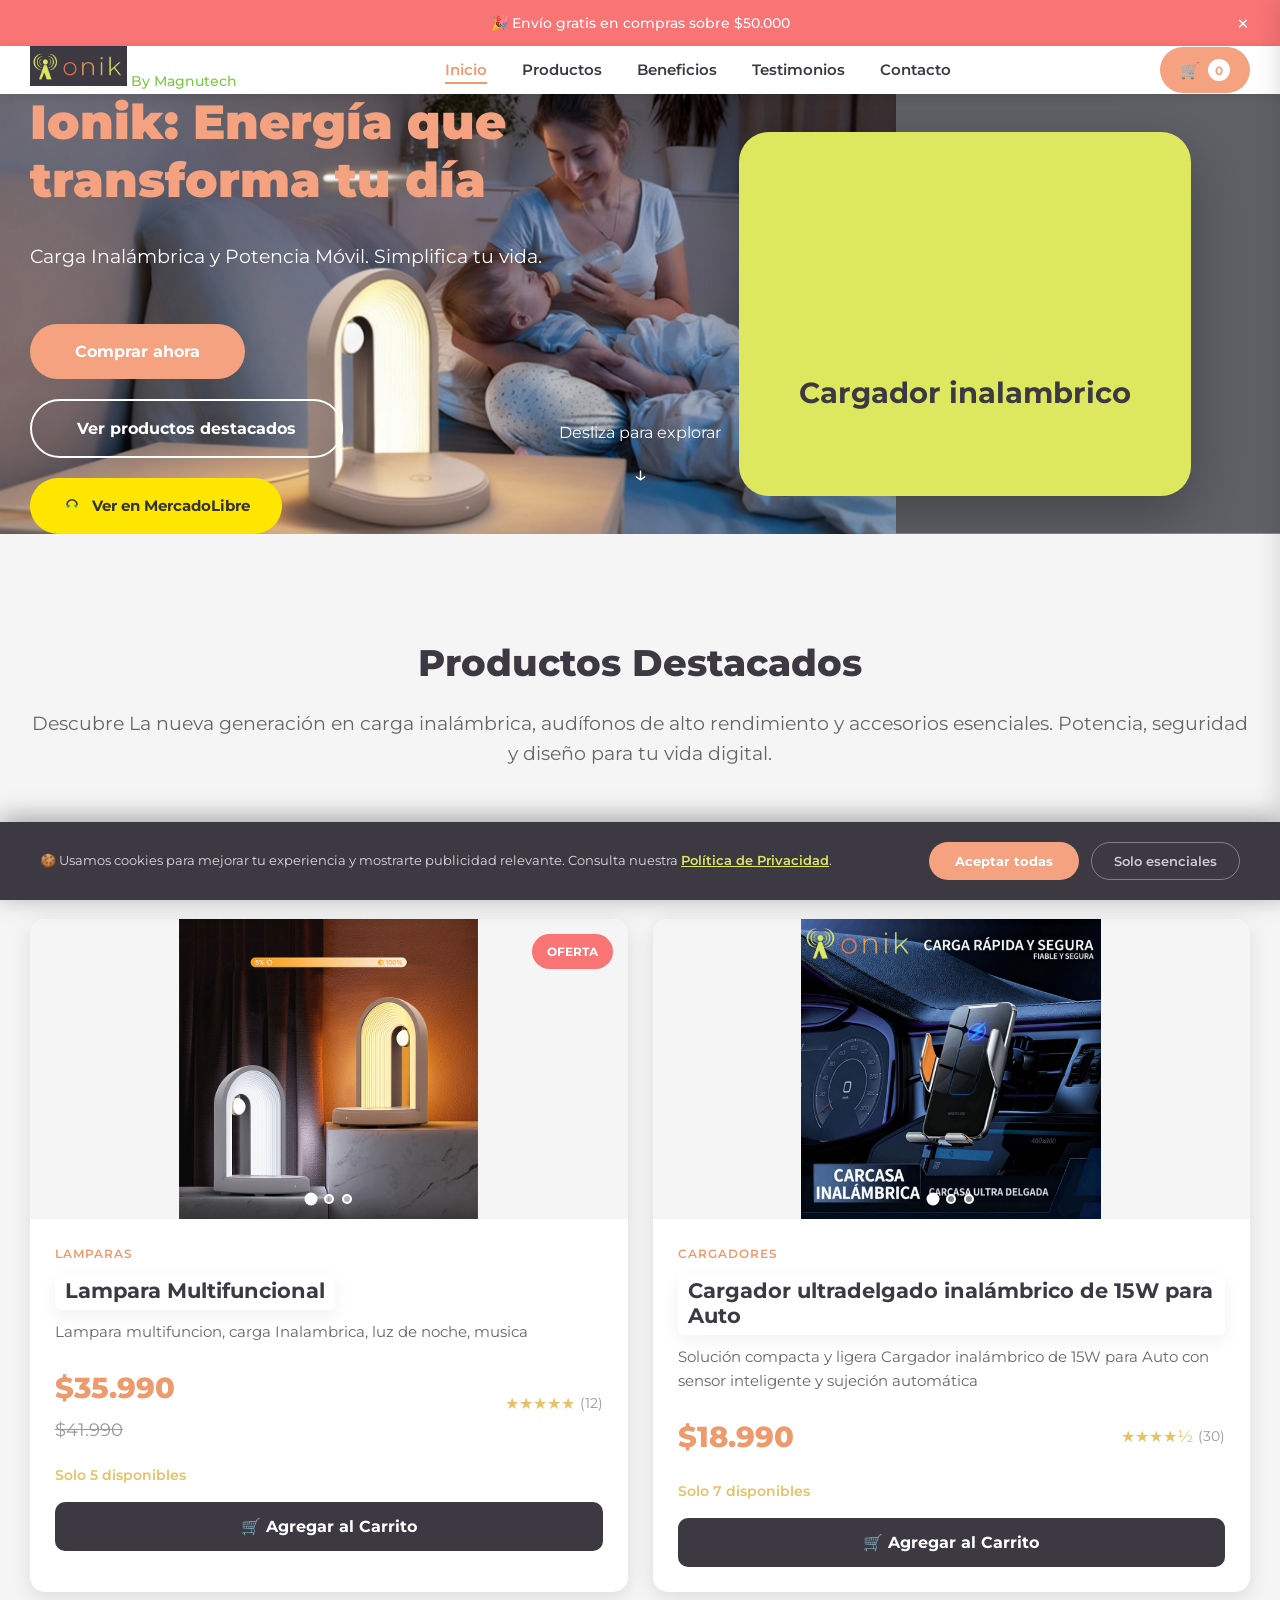
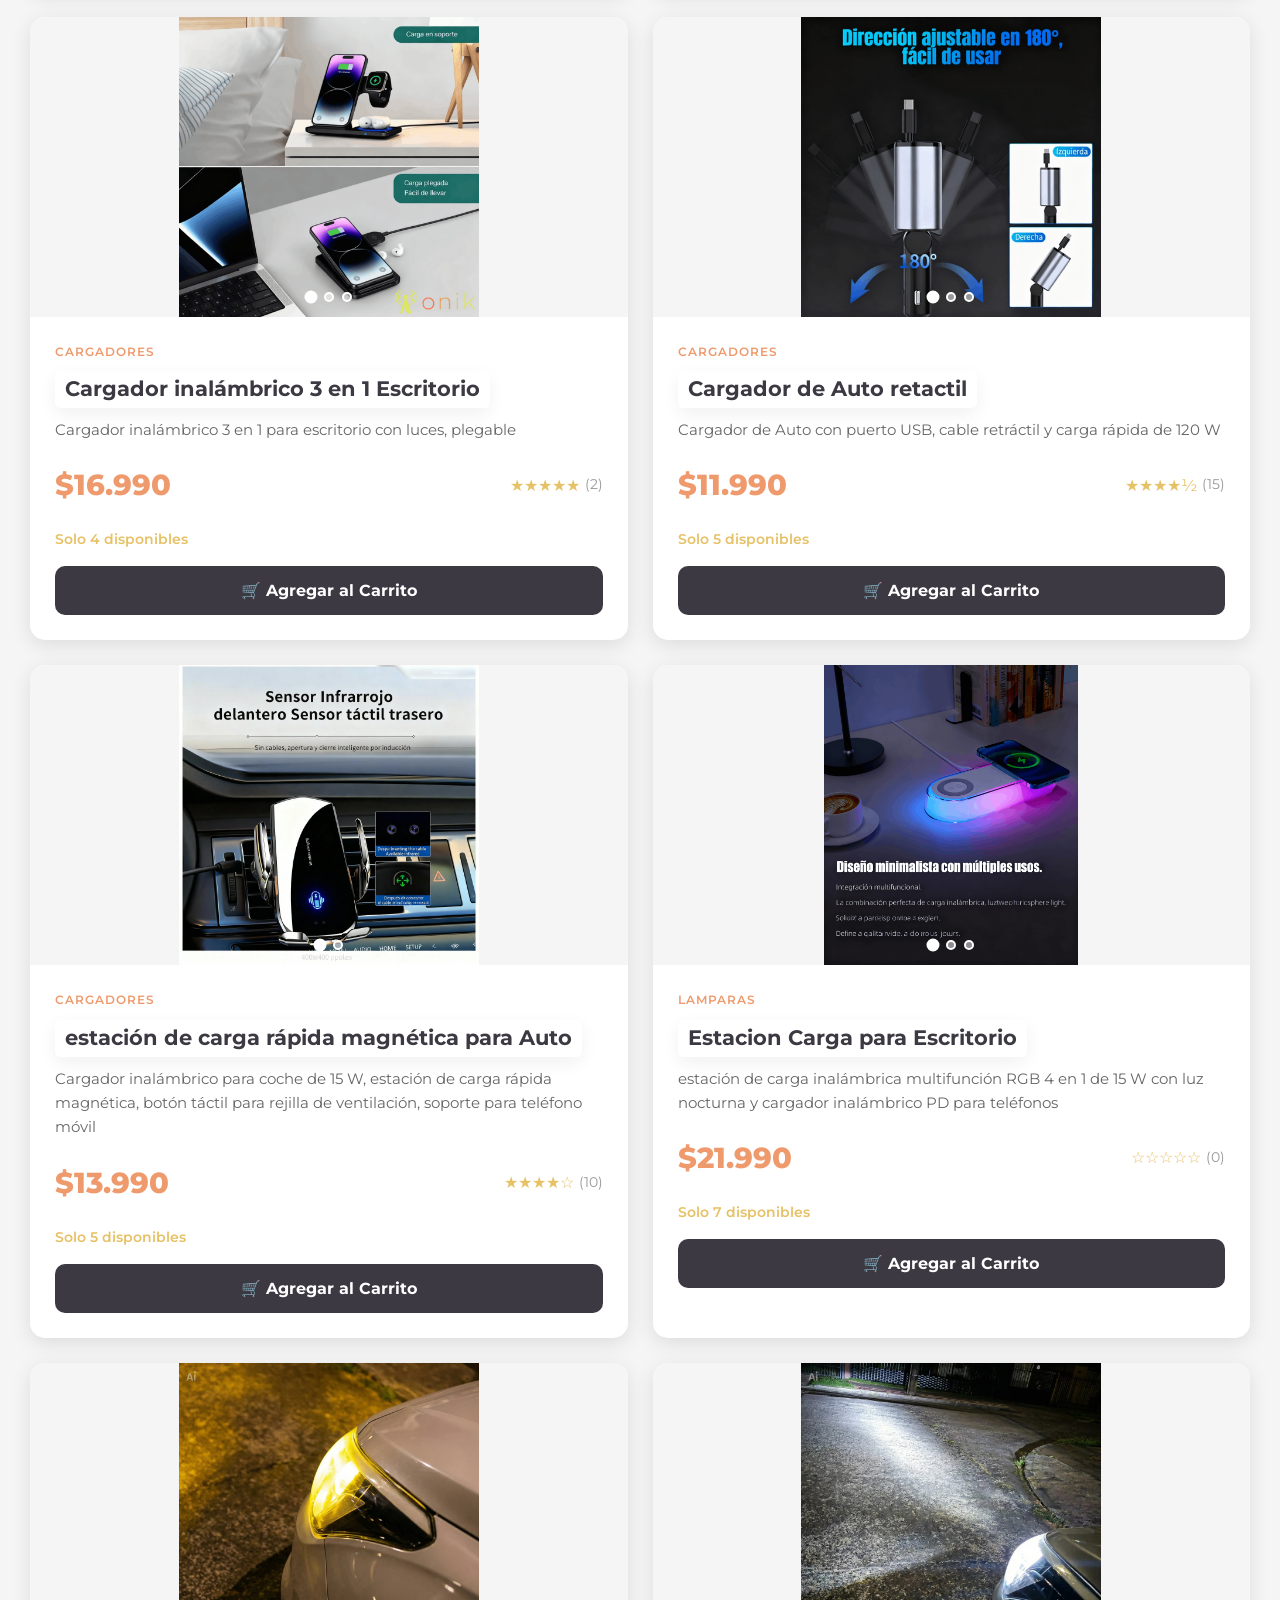
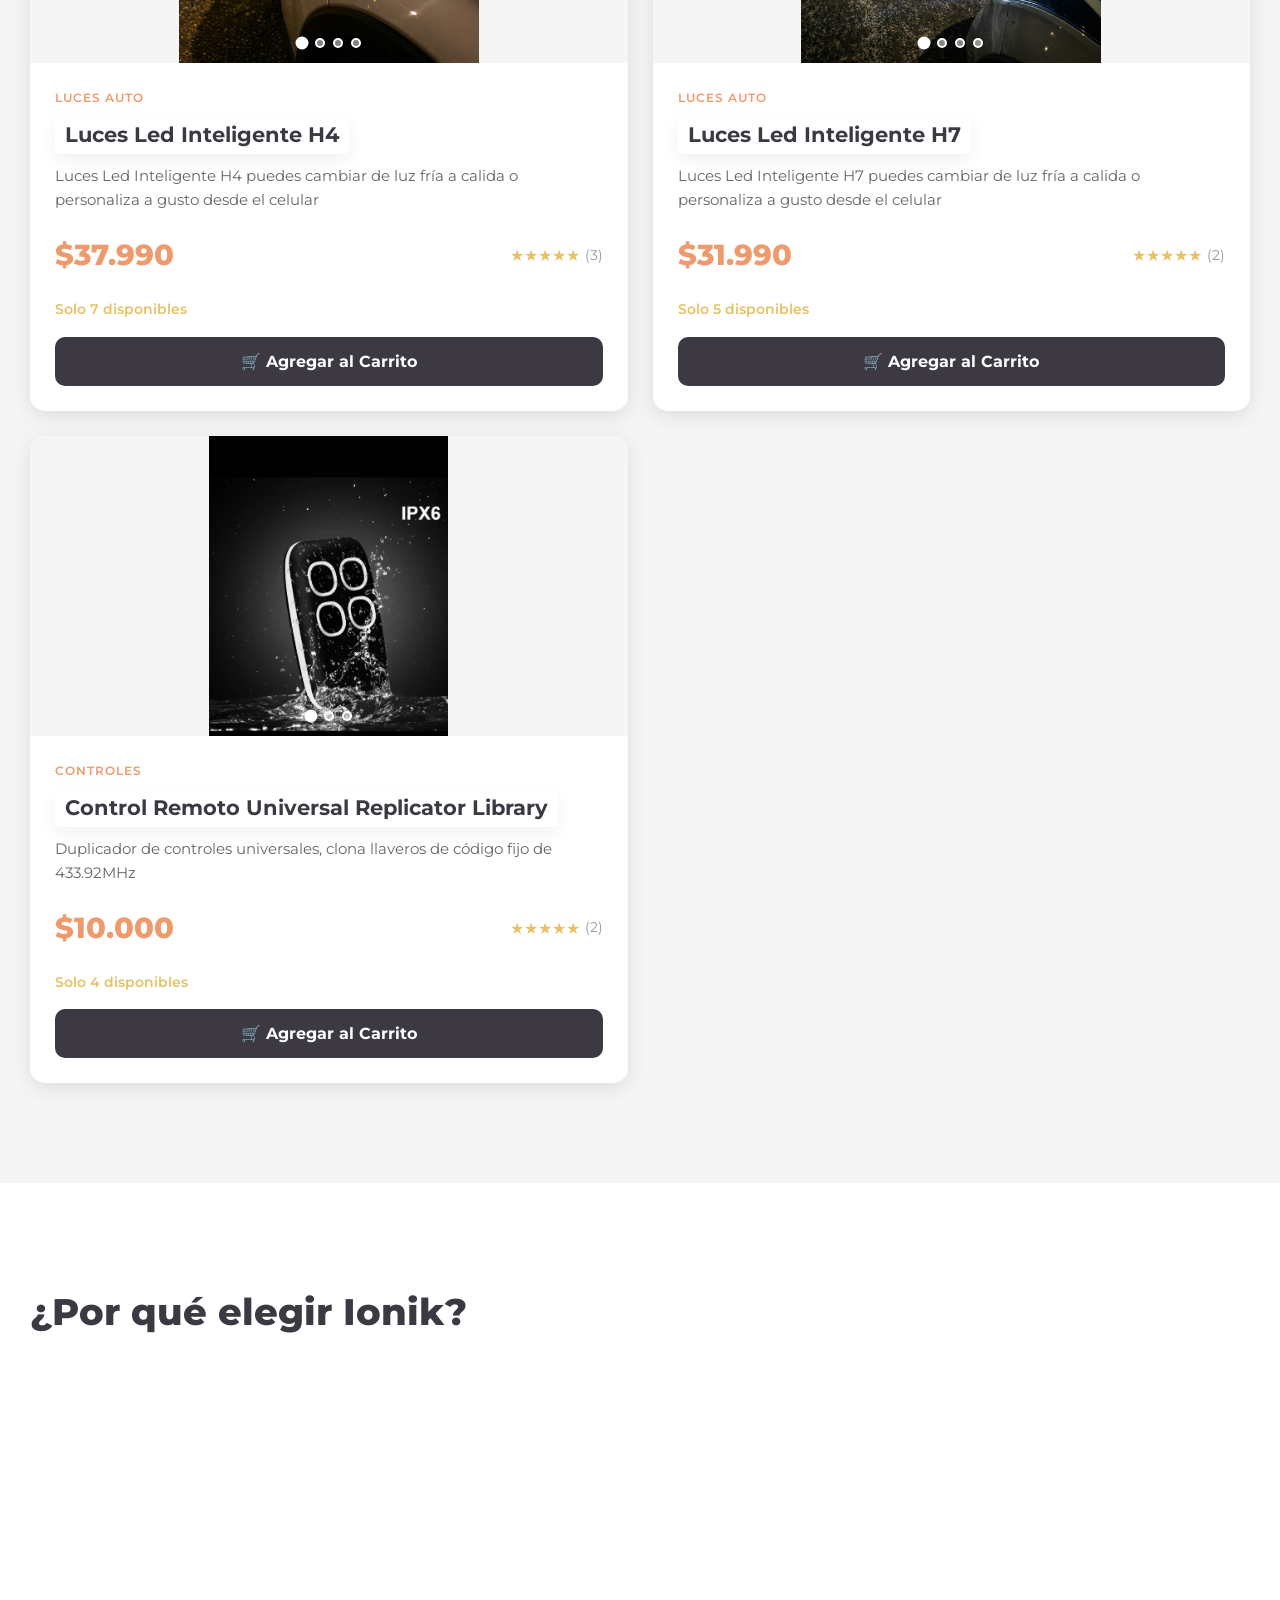
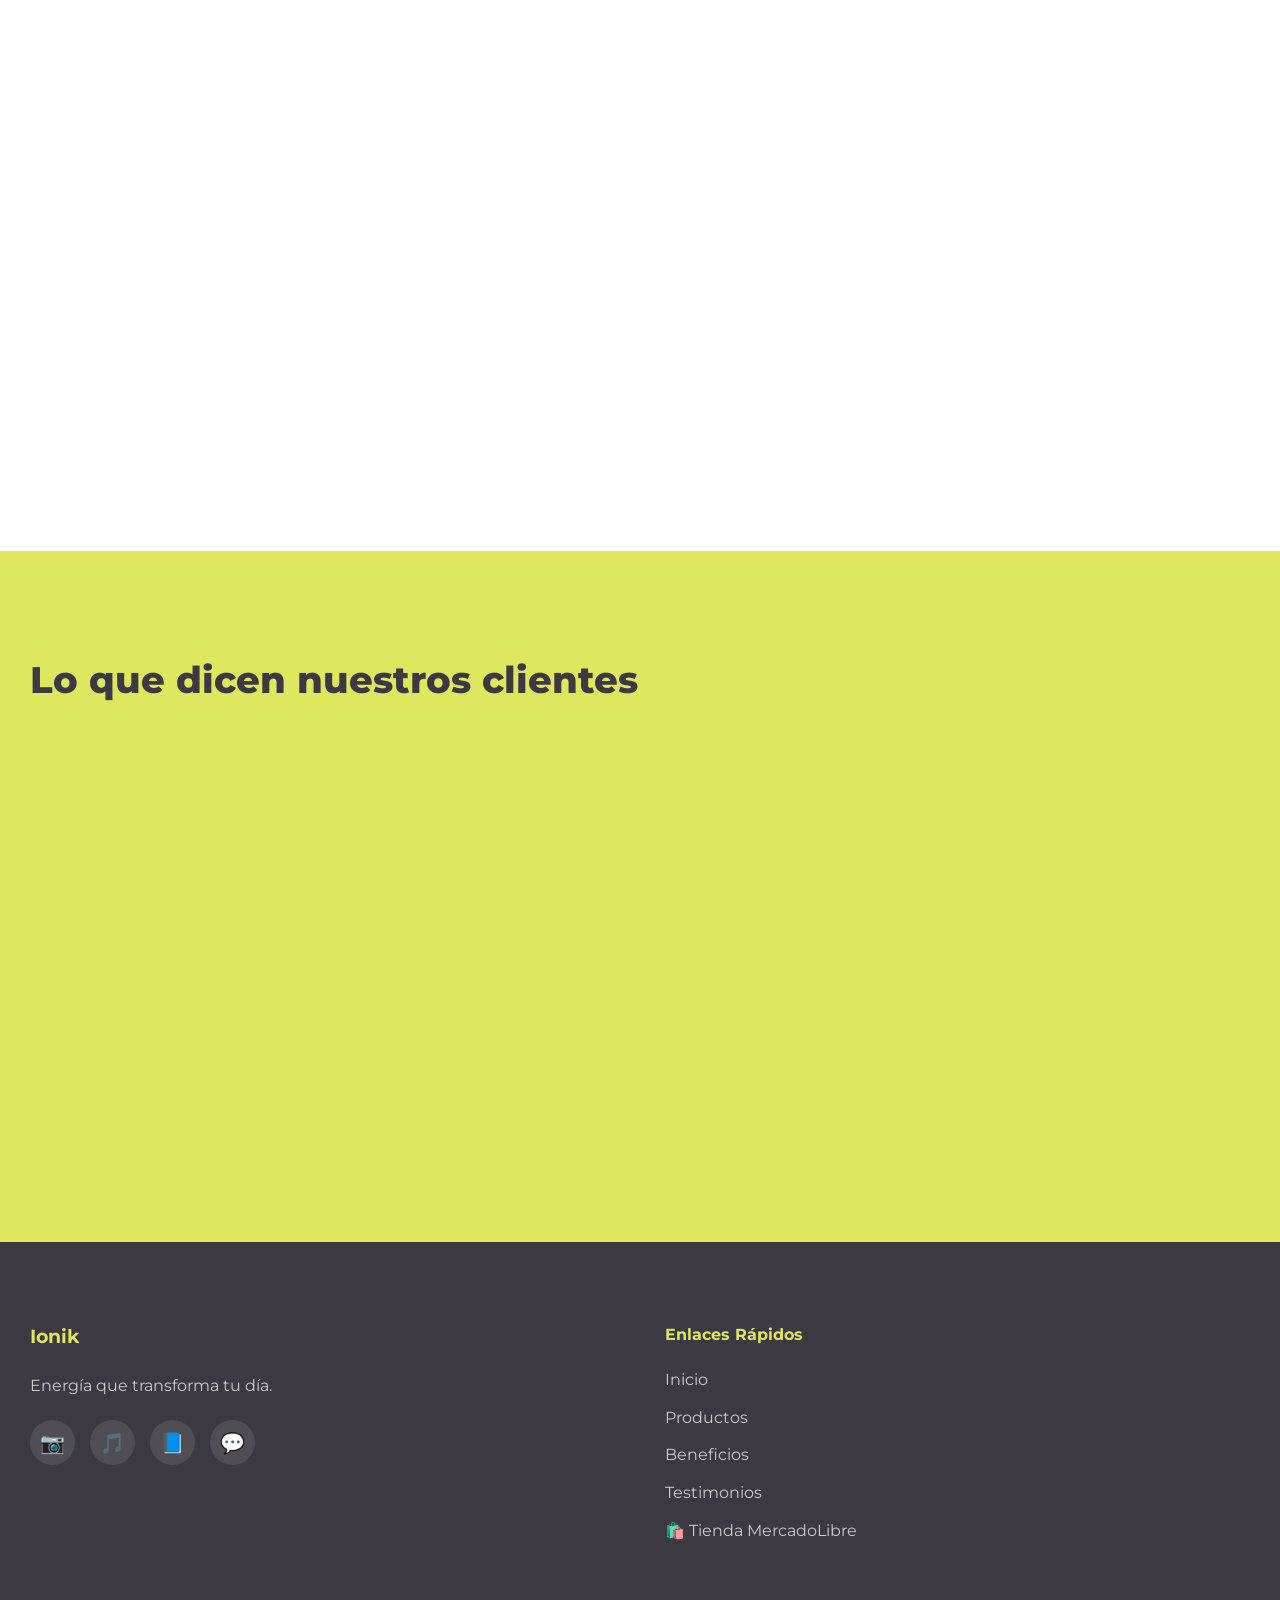
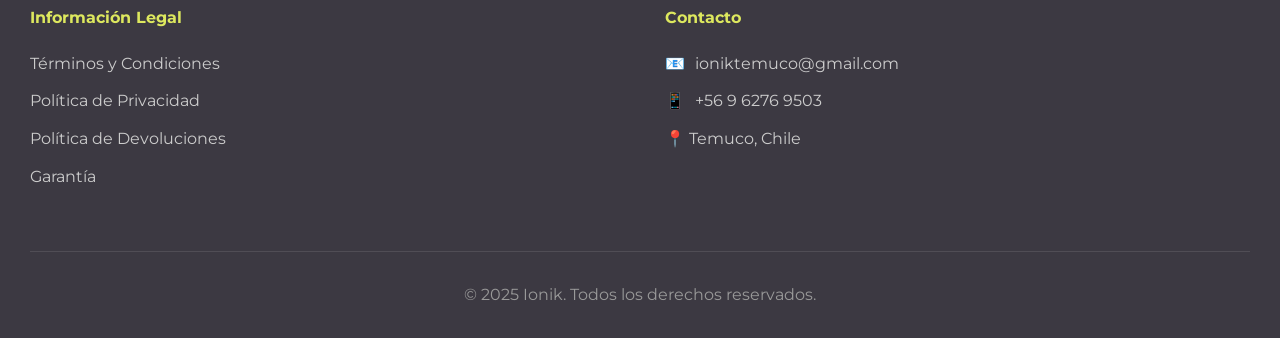
==== commit a3aa8859: "refactor(movil): mobile-first CSS tweaks, lazy-load images in products and cart Reduce transforms on" ====
--- a/movil/index.html
+++ b/movil/index.html
@@ -187,8 +187,11 @@
     <section class="hero-section" id="inicio">
         <img 
             src="images/ResolucionFullHD.jpeg" 
+            srcset="images/ResolucionFullHD-480w.jpeg 480w, images/ResolucionFullHD-800w.jpeg 800w, images/ResolucionFullHD.jpeg 1200w"
+            sizes="(max-width: 480px) 100vw, (max-width: 768px) 90vw, 1200px"
             alt="Fondo de la sección principal" 
             class="hero-background-image" 
+            loading="lazy"
         />
         <div class="hero-background">
             <div class="bg-layer bg-dark-blue"></div>
--- a/movil/css/components.css
+++ b/movil/css/components.css
@@ -12,8 +12,14 @@
 }
 
 .product-card:hover {
-    transform: translateY(-10px);
-    box-shadow: 0 15px 40px rgba(0, 0, 0, 0.15);
+    /* Evitar transform en hover para mobile; mantener sólo en desktop via media query */
+}
+
+@media (min-width: 769px) {
+    .product-card:hover {
+        transform: translateY(-10px);
+        box-shadow: 0 15px 40px rgba(0, 0, 0, 0.15);
+    }
 }
 
 /* Badge de Oferta */
--- a/movil/css/responsive.css
+++ b/movil/css/responsive.css
@@ -2,7 +2,8 @@
    TABLET (max-width: 1024px)
    ================================ */
 
-@media (max-width: 1024px) {
+/* Mobile-first: default styles are for mobile. Use min-width for larger screens */
+@media (min-width: 769px) {
     .container {
         padding: 0 30px;
     }
@@ -34,8 +35,11 @@
 }
 
 /* ================================
-   MÓVIL (max-width: 768px)
-   ================================ */
+   MÓVIL (mobile-first defaults)
+   ================================ */
+
+/* Mobile default rules (no media query) — keep lightweight and use min-width for larger viewports */
+
 
 @media (max-width: 768px) {
     /* Header Mobile */
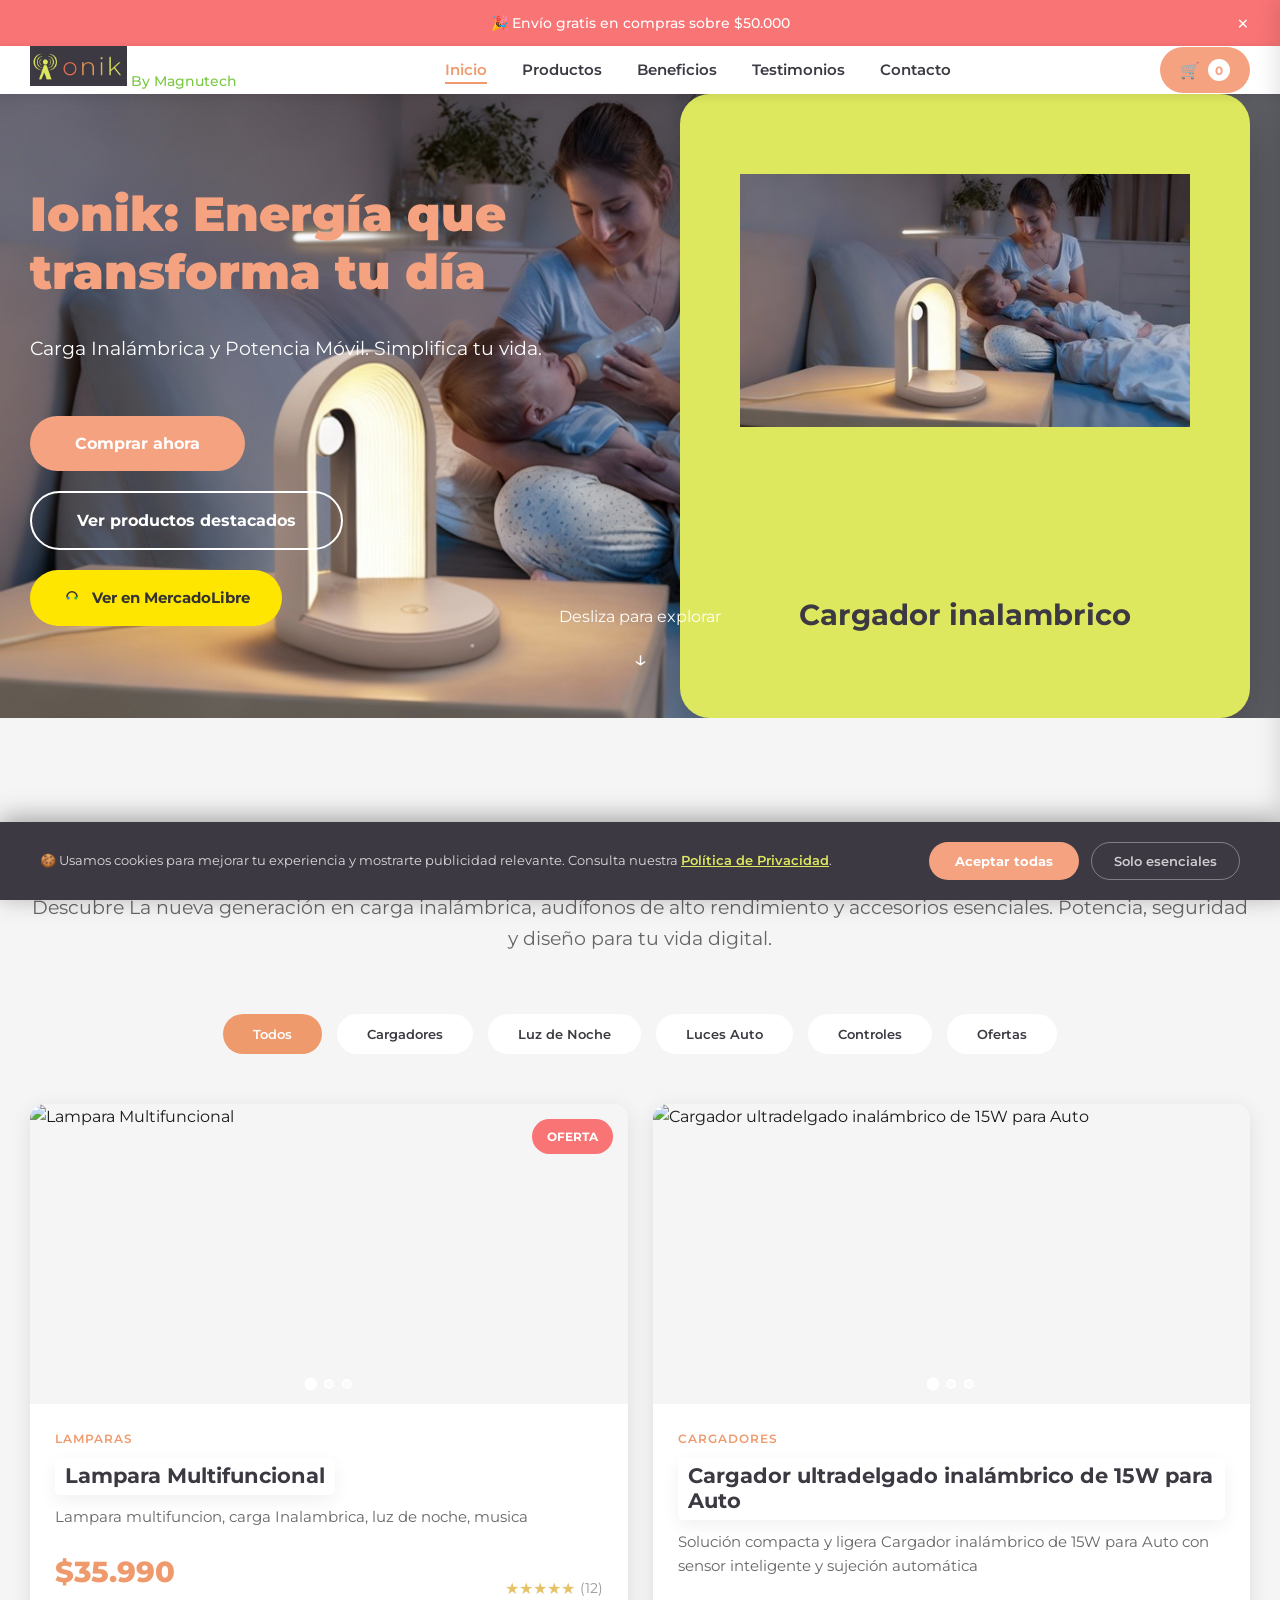
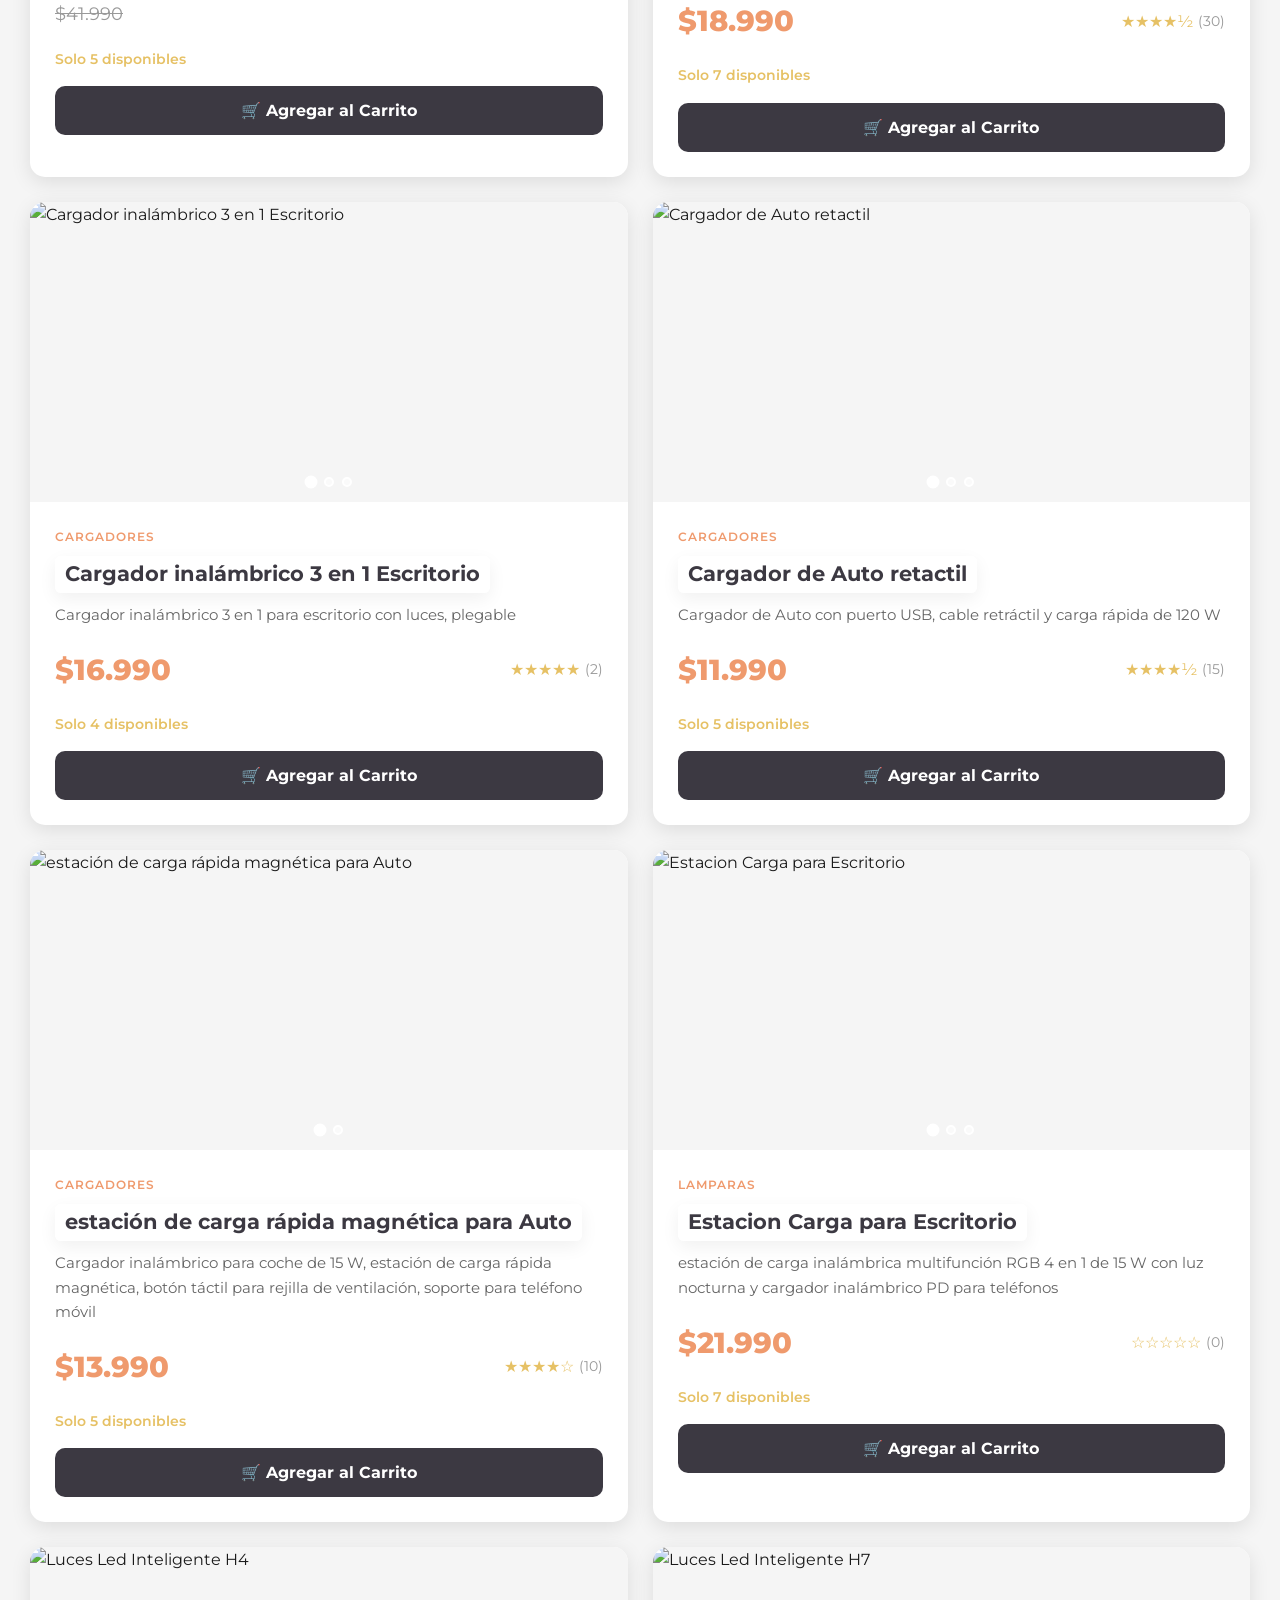
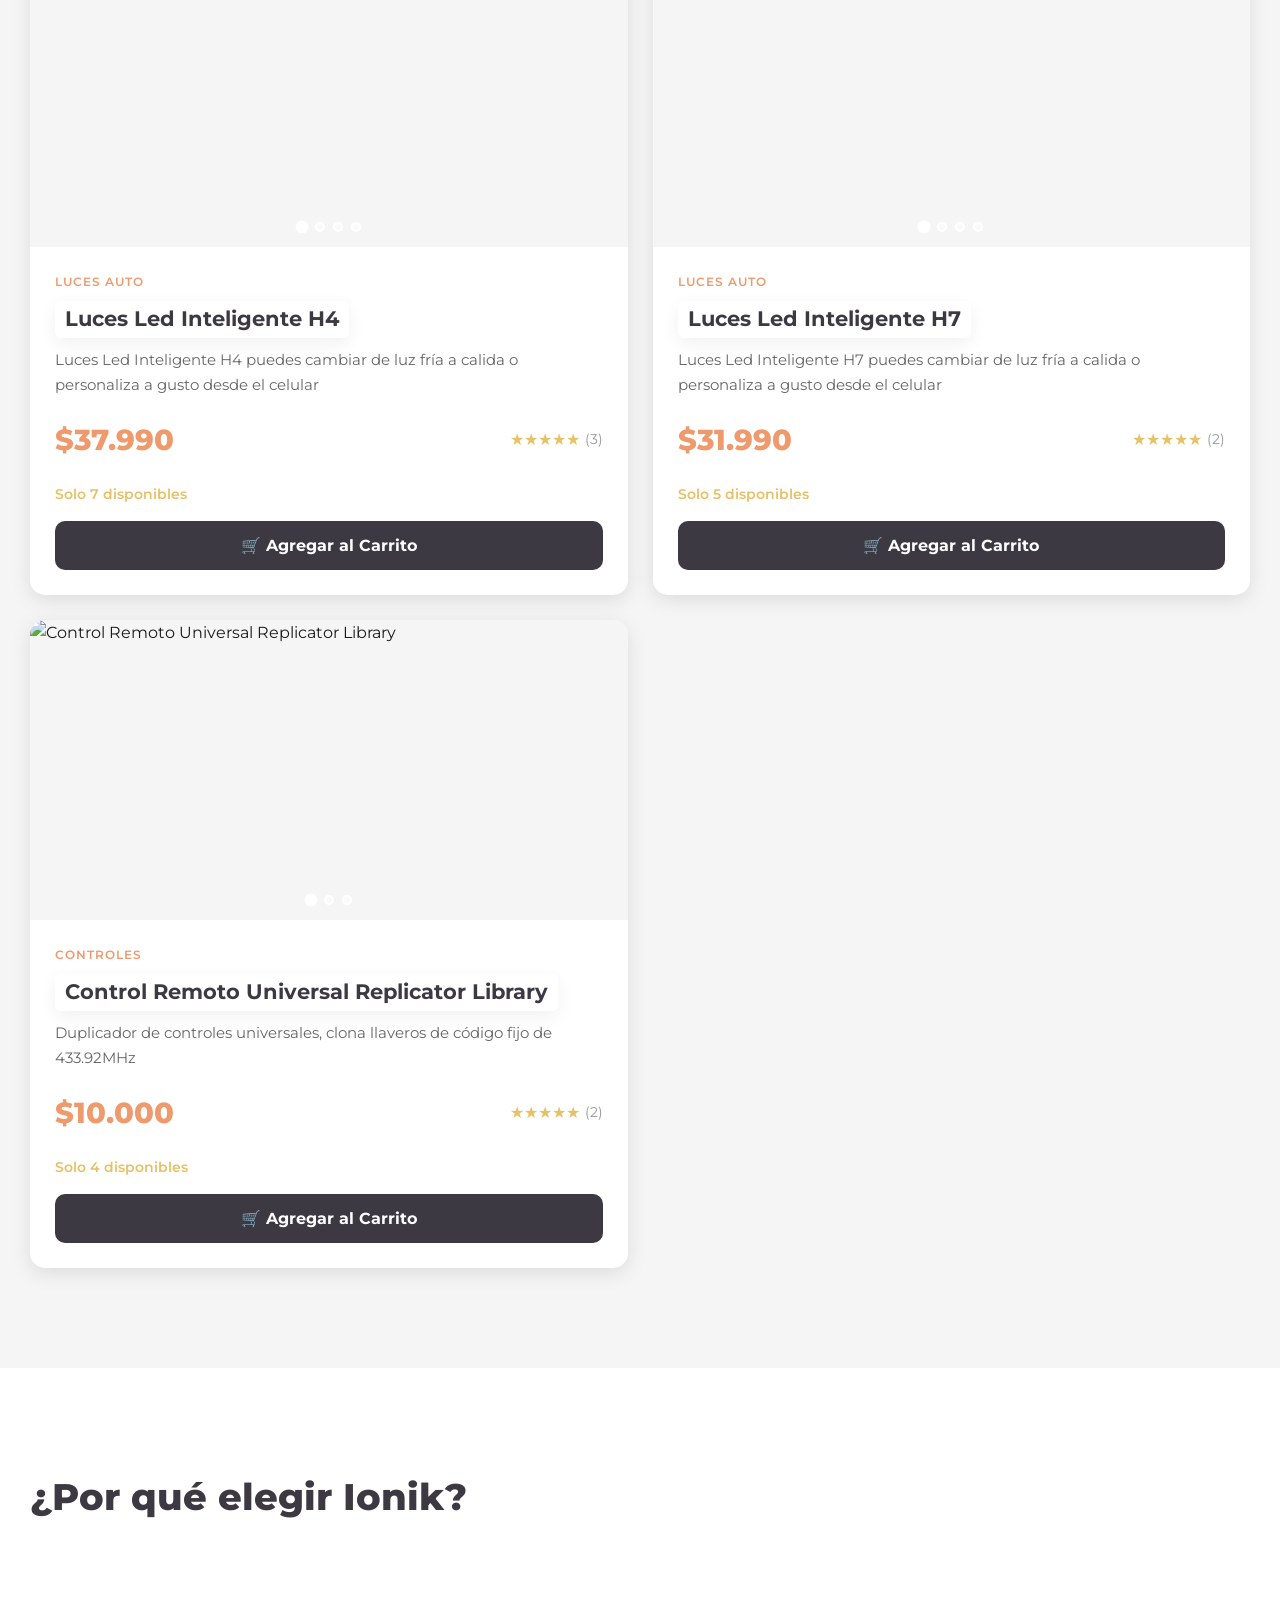
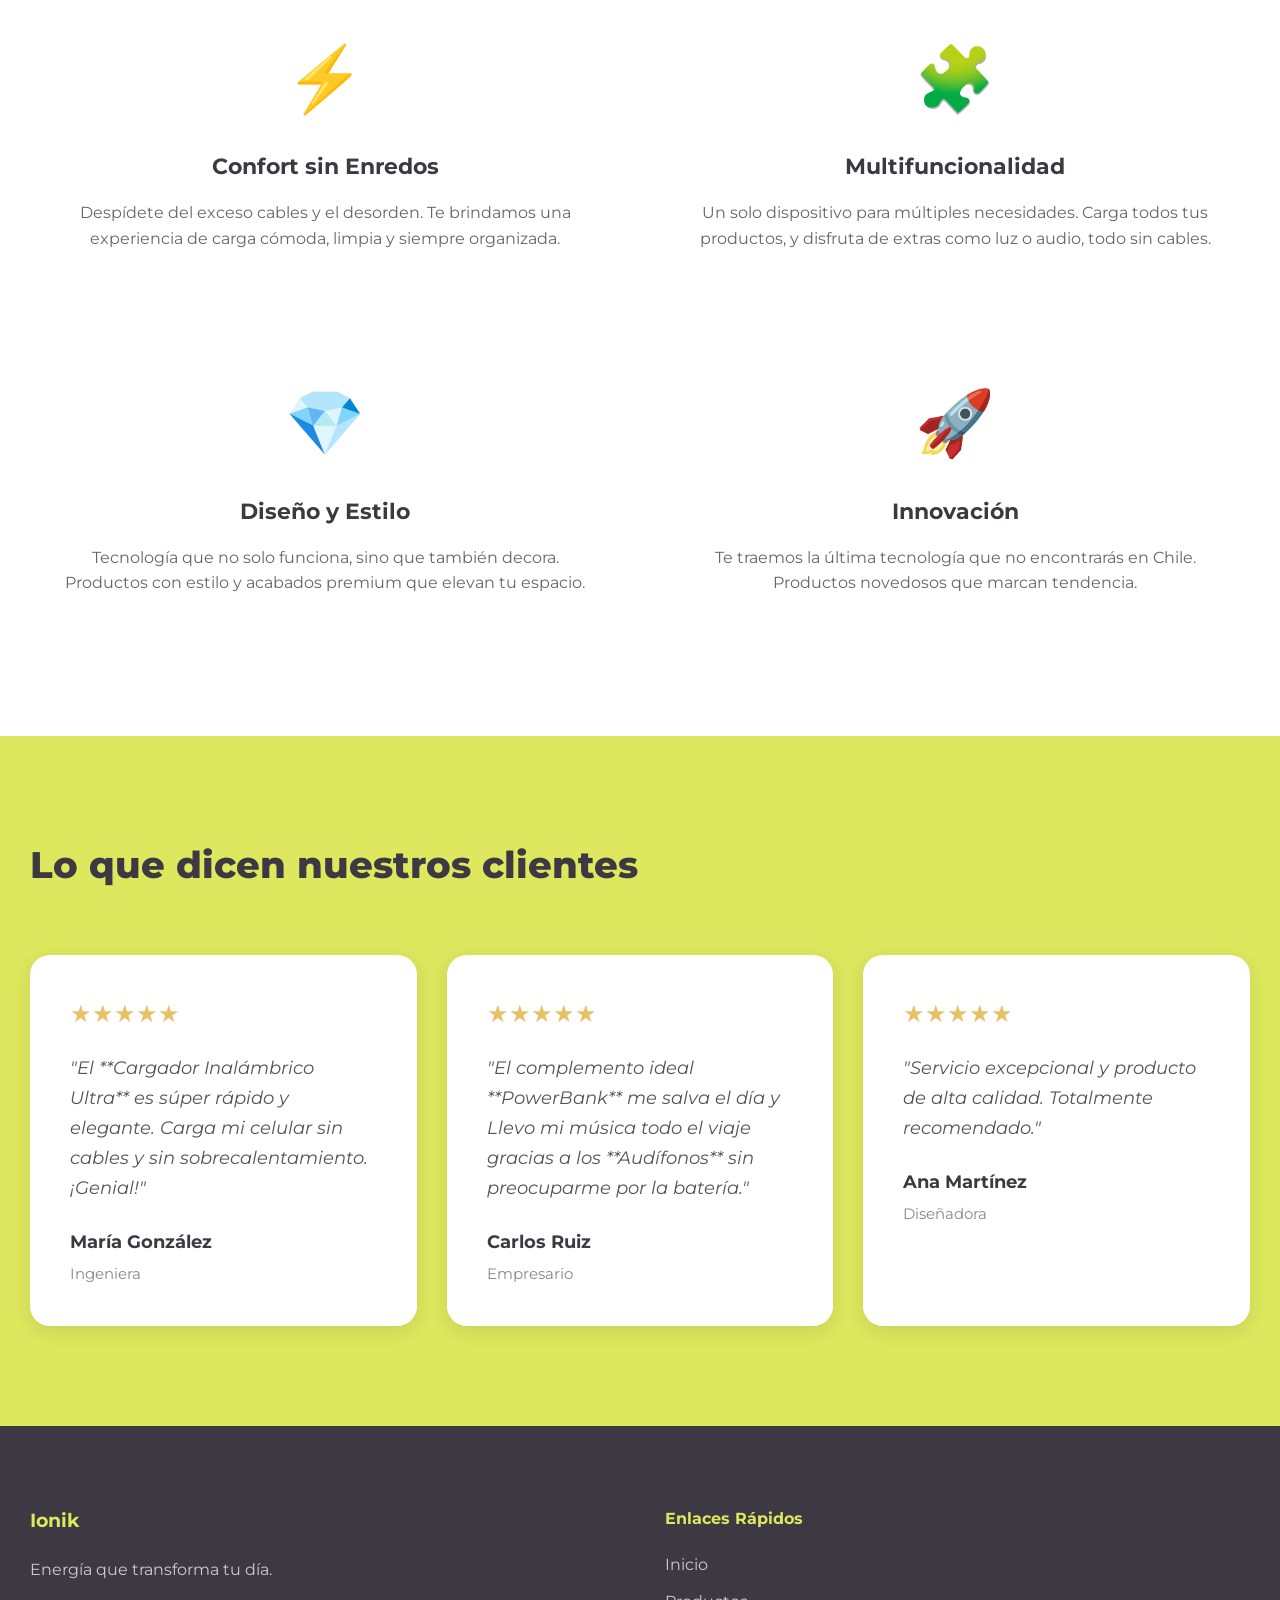
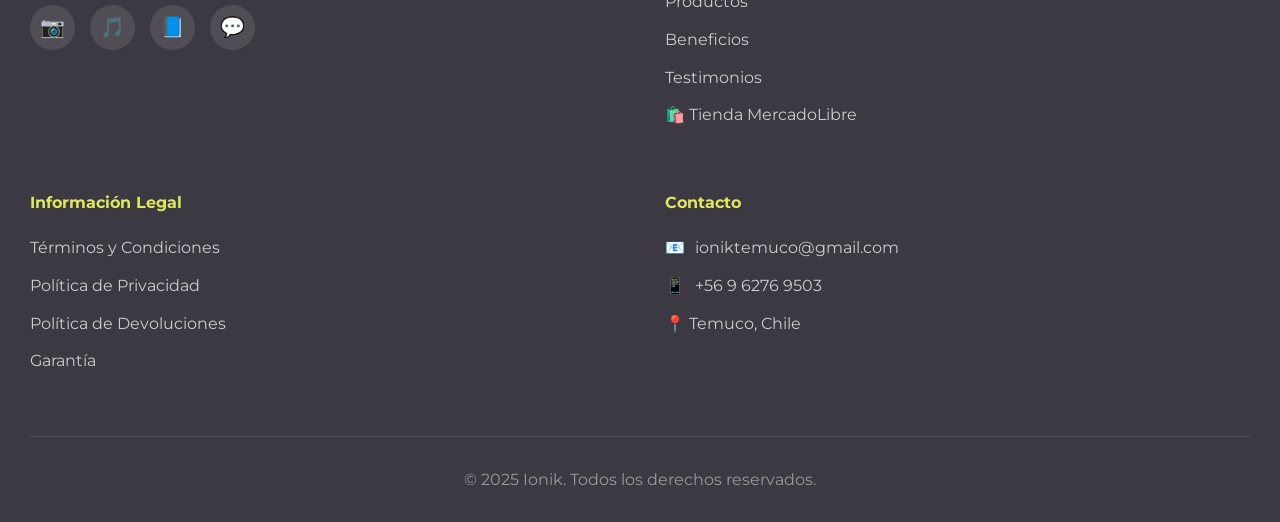
==== commit 8745244d: "opt(movil): load hero video only on desktop and use poster for mobile Reemplazo del video del hero p" ====
--- a/movil/index.html
+++ b/movil/index.html
@@ -96,7 +96,9 @@
     
     <link rel="preconnect" href="https://fonts.googleapis.com">
     <link rel="preconnect" href="https://fonts.gstatic.com" crossorigin>
-    <link href="https://fonts.googleapis.com/css2?family=Montserrat:wght@300;400;600;700;900&display=swap" rel="stylesheet">
+    <!-- Preload a la variante más usada y usar display=swap para evitar FOIT -->
+    <link rel="preload" as="style" href="https://fonts.googleapis.com/css2?family=Montserrat:wght@400;600&display=swap">
+    <link href="https://fonts.googleapis.com/css2?family=Montserrat:wght@400;600&display=swap" rel="stylesheet">
     <link rel="stylesheet" href="css/style.css?v=20260327">
     <link rel="stylesheet" href="css/components.css?v=20260327">
     <link rel="stylesheet" href="css/responsive.css?v=20260327">
@@ -227,16 +229,11 @@
                     </div>
                     <div class="hero-right">
                         <div class="product-card-hero">
-                    <video 
-                        src="videos/lampara1.mp4" 
-                        autoplay 
-                        loop 
-                        muted 
-                        playsinline
-                        style="width: 300px; height: auto; object-fit: cover;"
-                    >
-                        Tu navegador no soporta el elemento de video.
-                    </video>
+                    <!-- Video: cargar sólo en desktop para ahorro de datos en mobile -->
+                    <picture class="hero-video-wrapper">
+                        <img src="images/ResolucionFullHD-480w.jpeg" alt="Producto Ionik" class="hero-poster" loading="lazy"/>
+                        <!-- El video se inyecta por JS en pantallas grandes -->
+                    </picture>
                     <h3 class="product-name-hero">Cargador inalambrico</h3>
                 </div>
             </div>
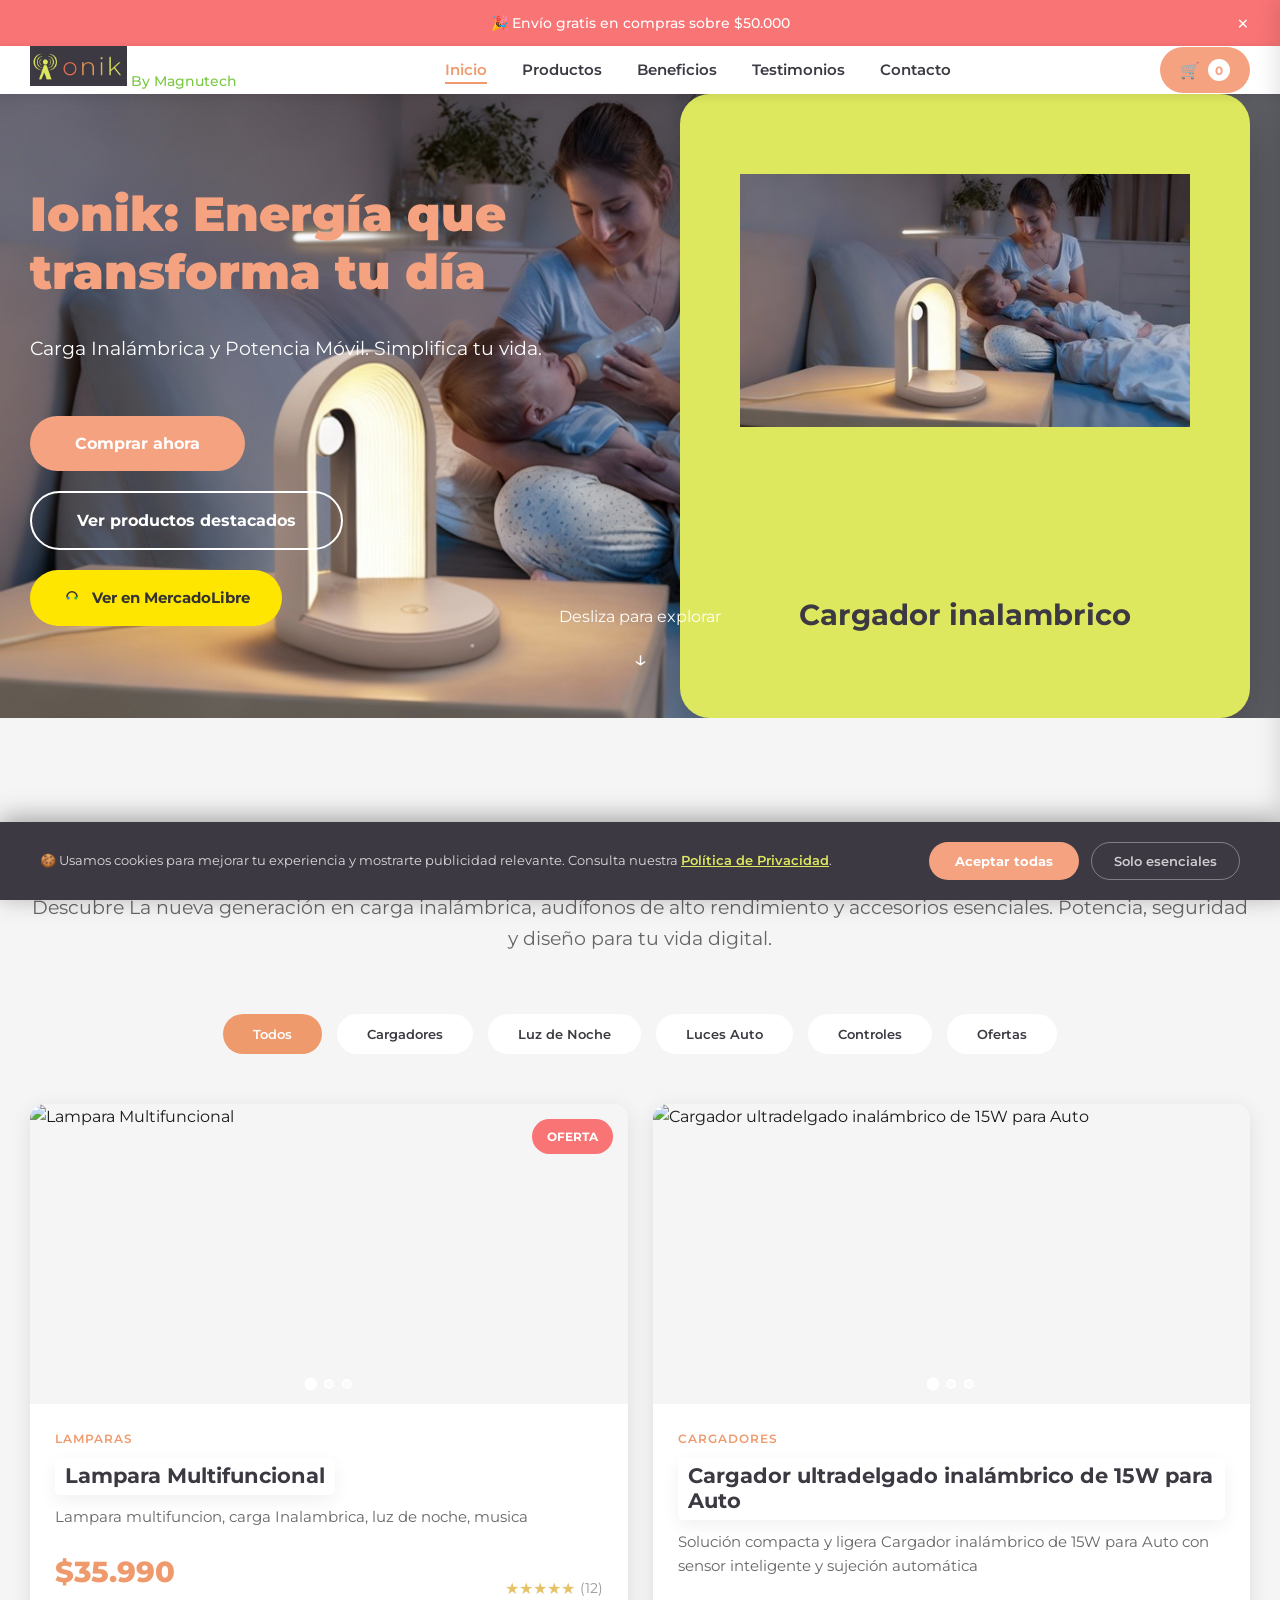
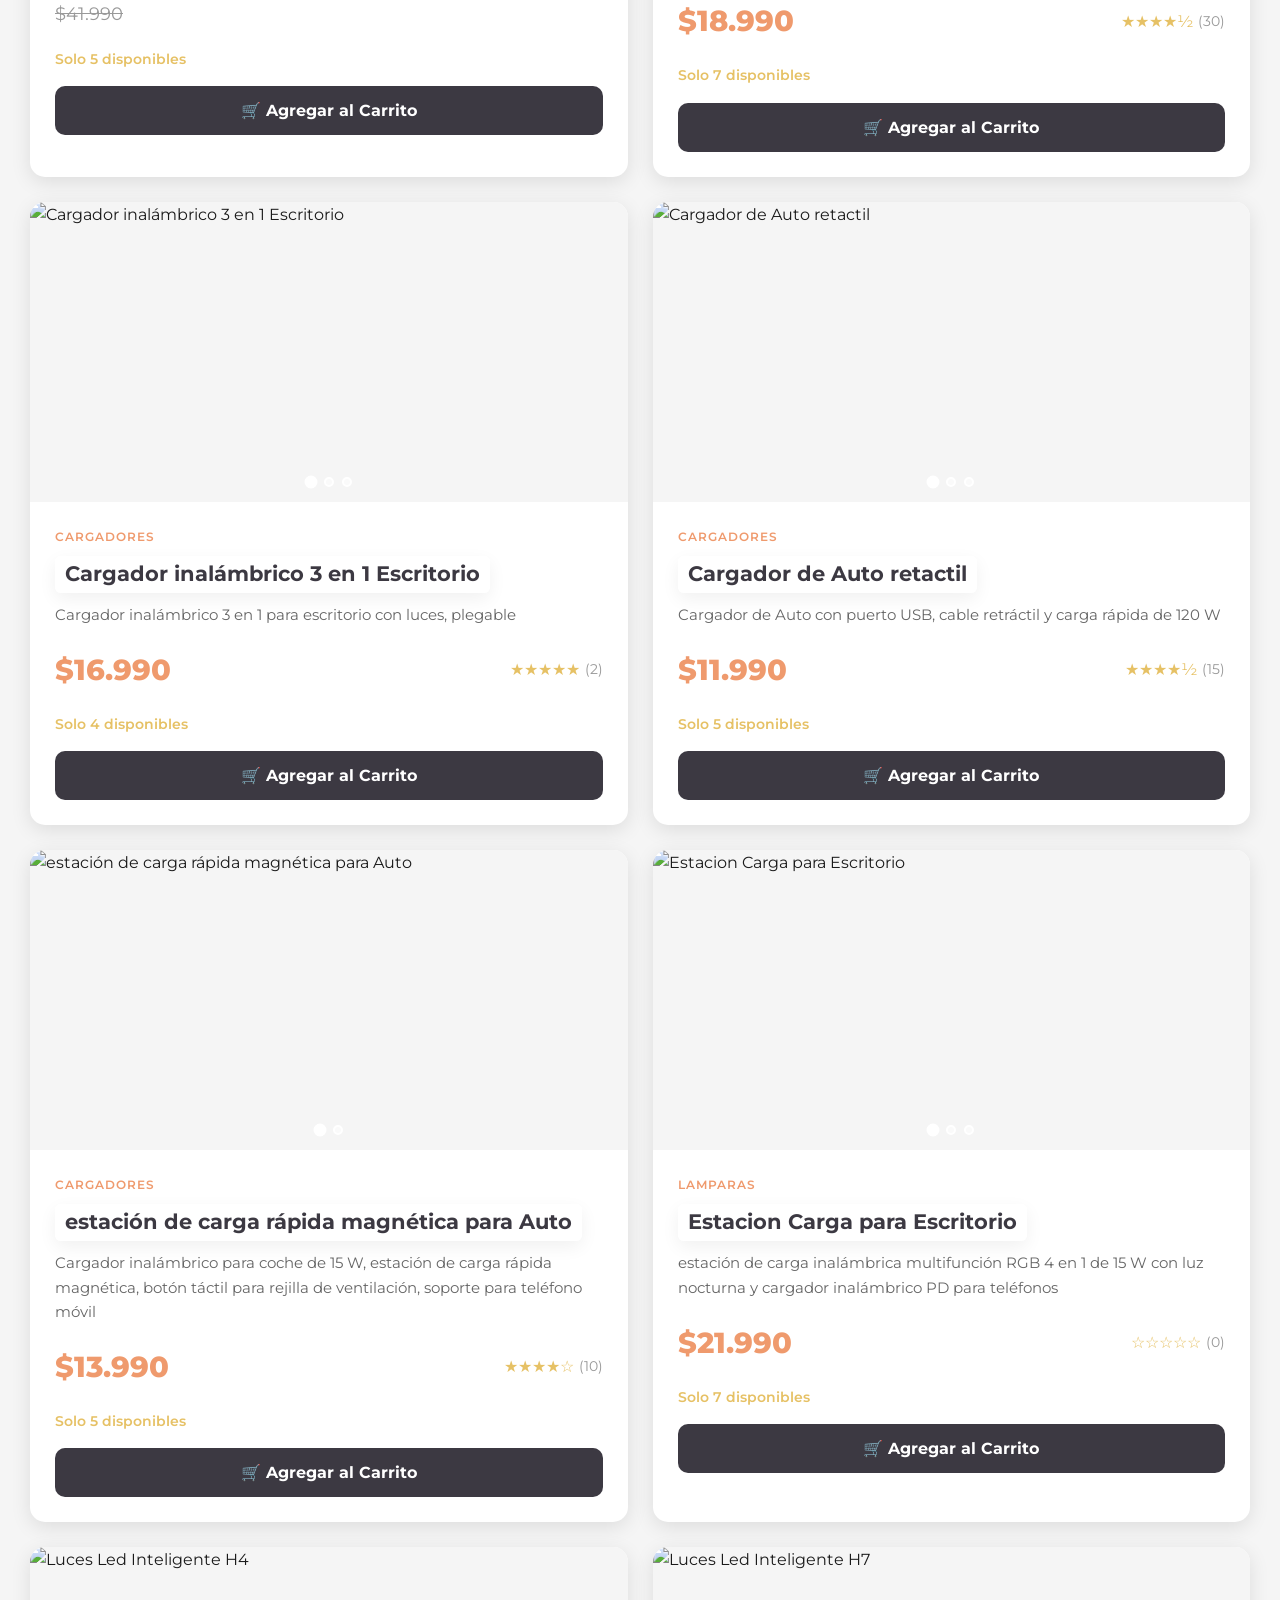
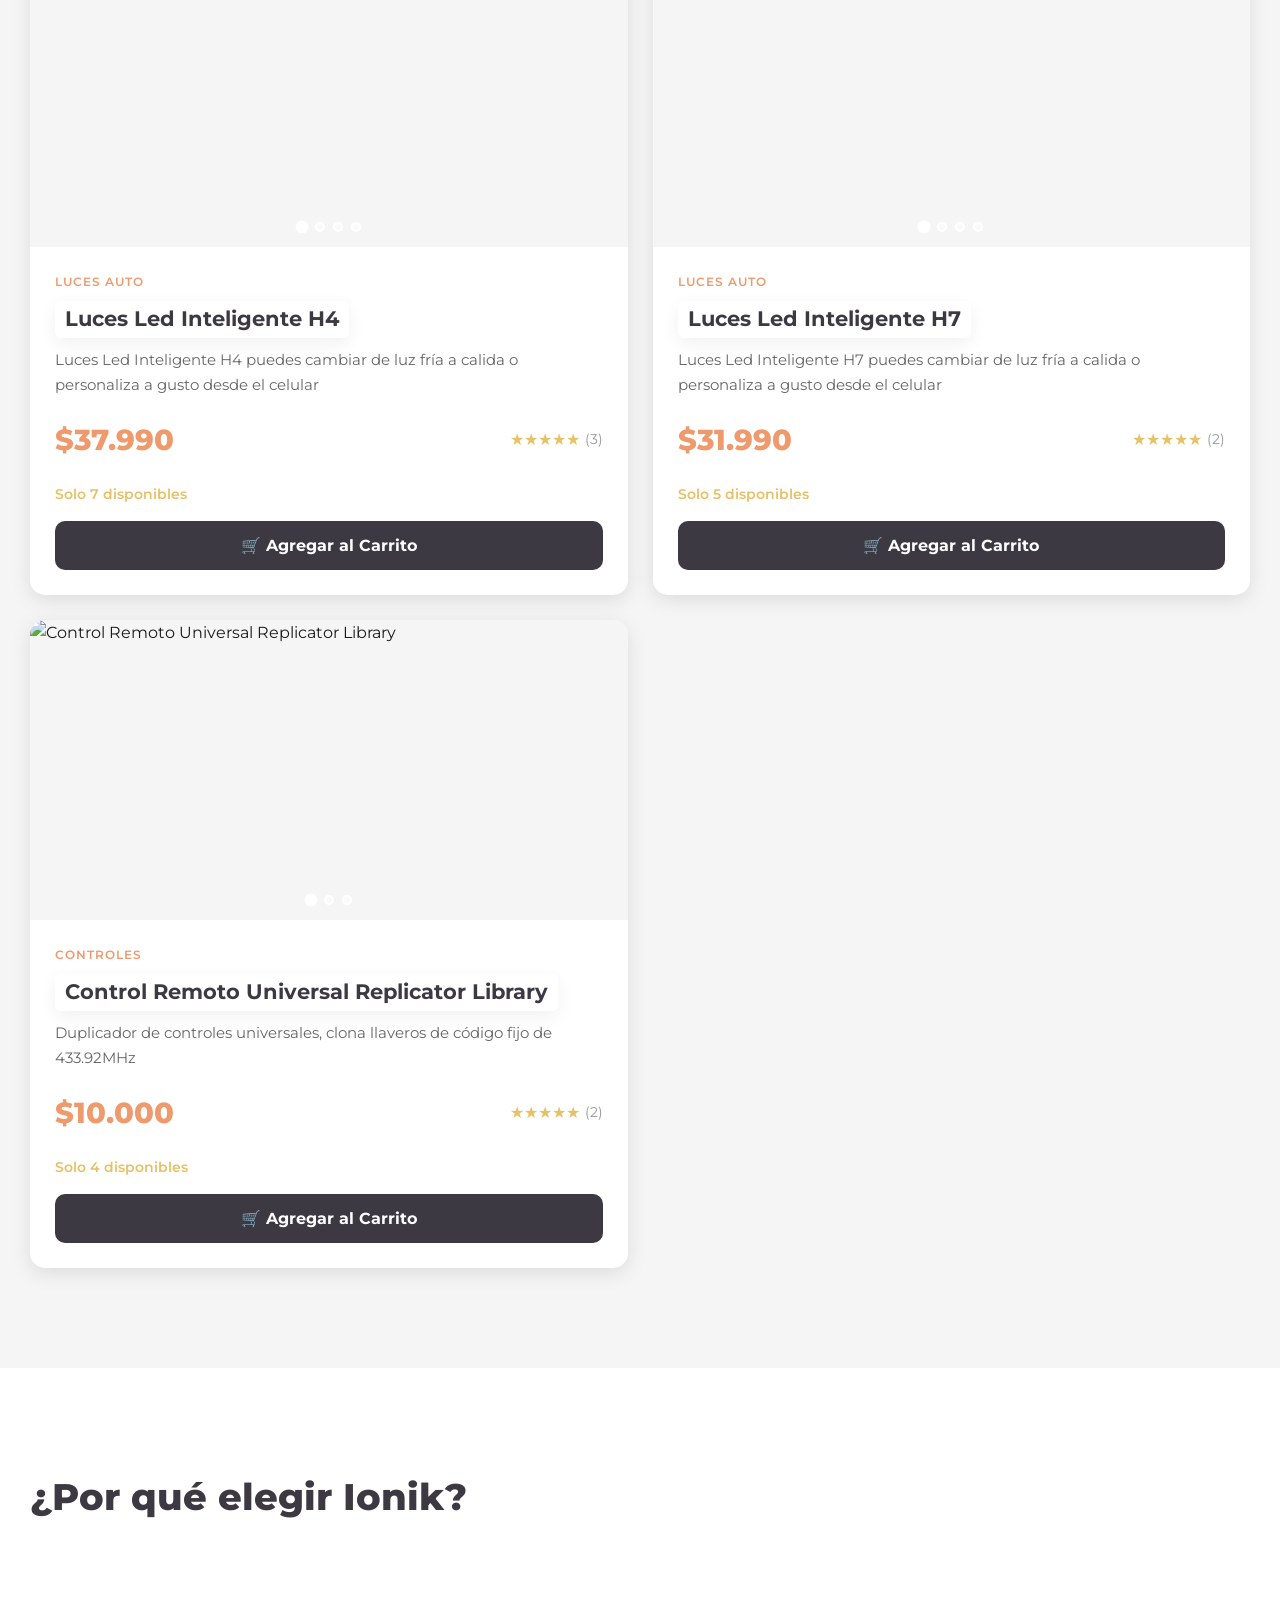
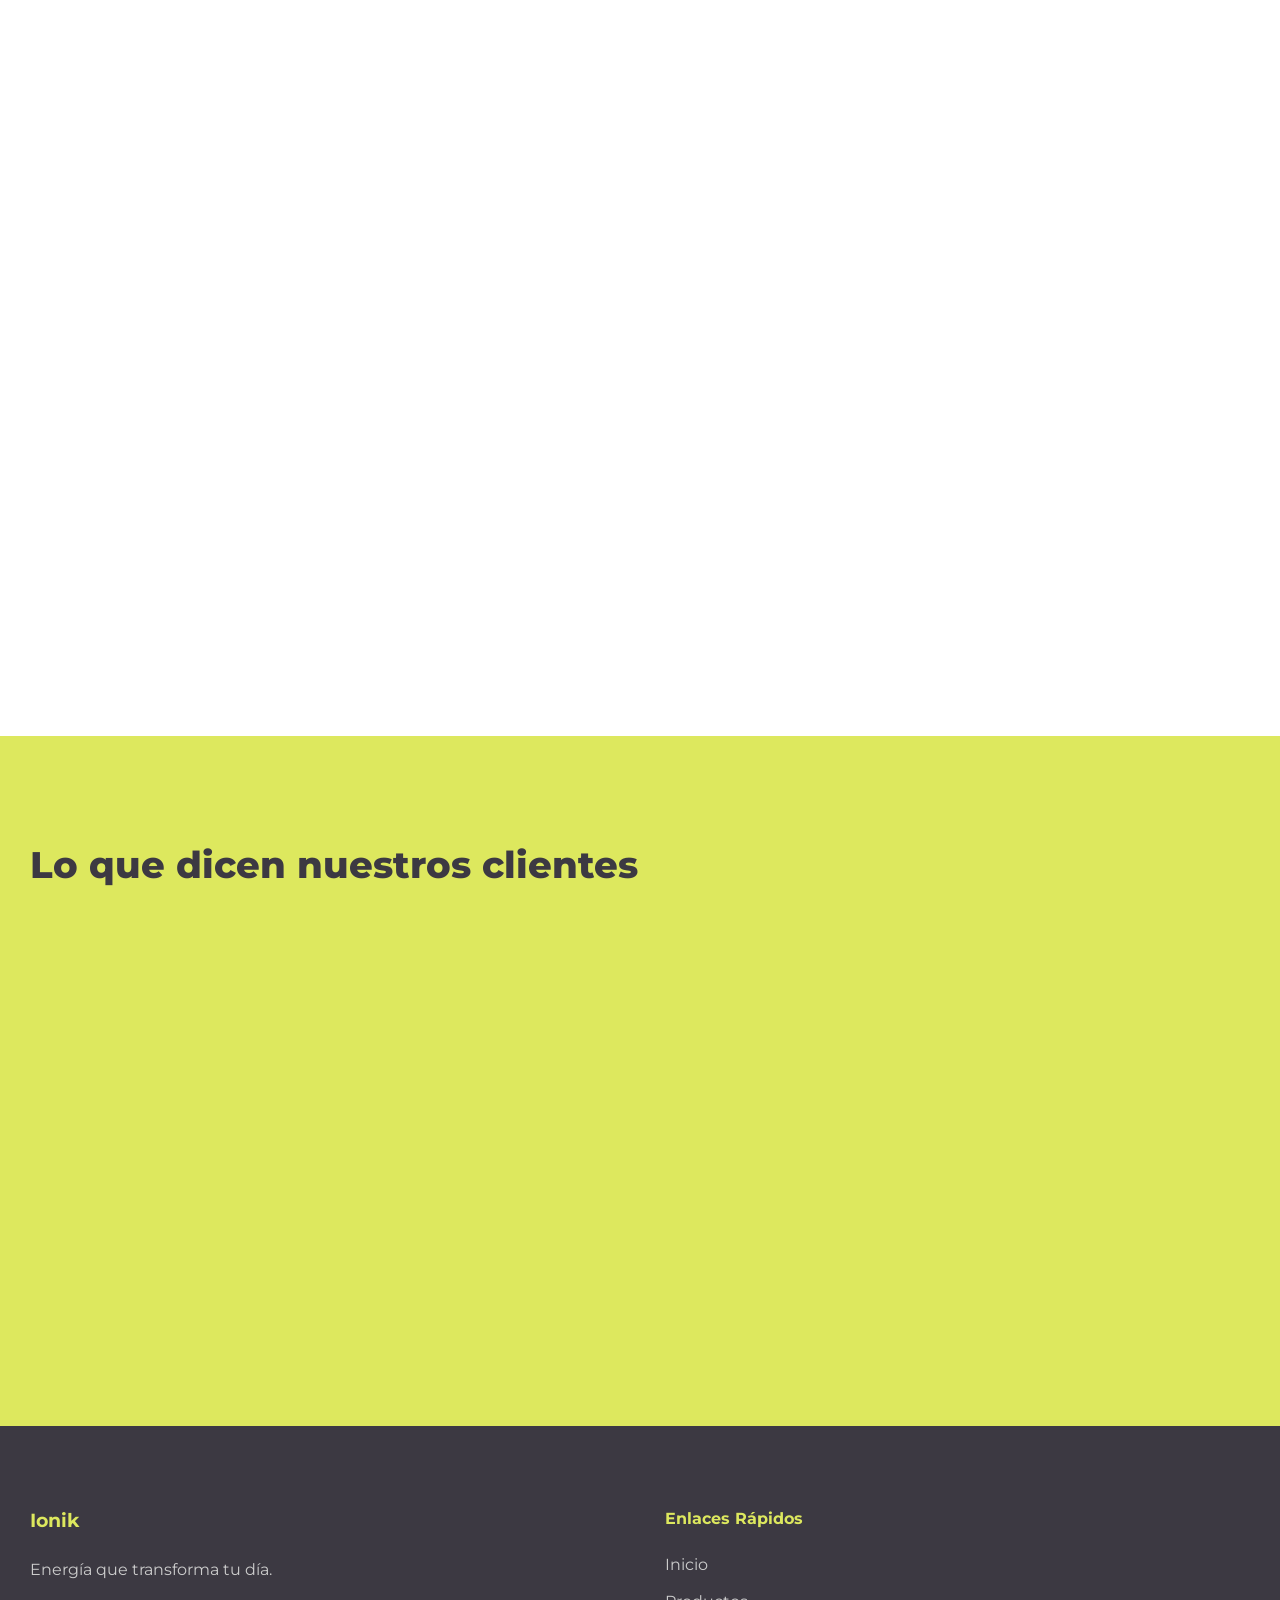
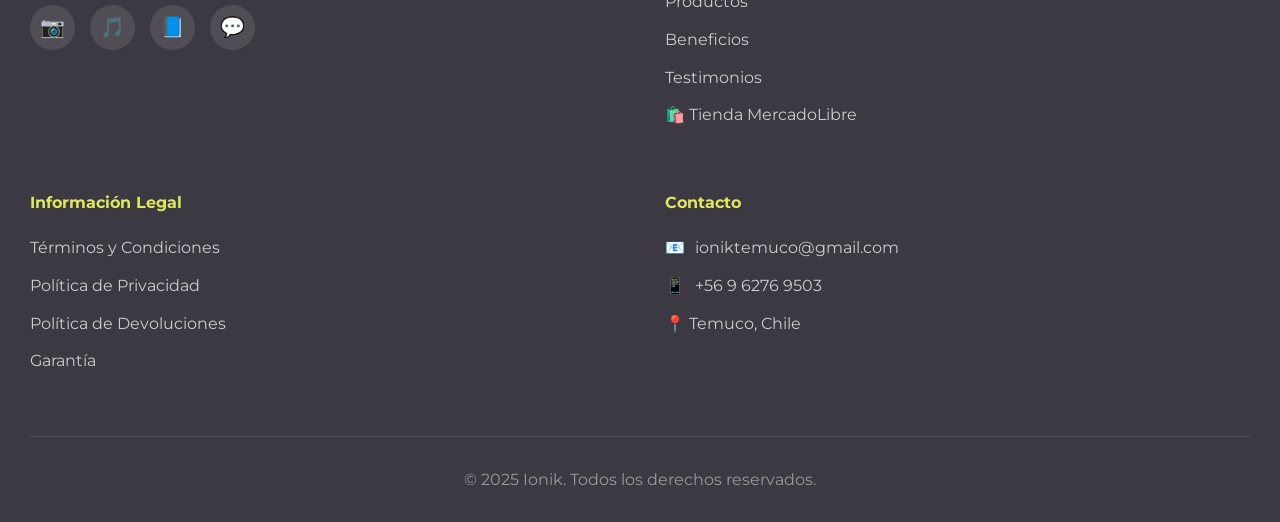
==== commit 7a3b9710: "feat(movil): conditional analytics loading and GA4 deferred to consent Analytics centralizados carga" ====
--- a/movil/index.html
+++ b/movil/index.html
@@ -105,14 +105,14 @@
     <link rel="stylesheet" href="css/mobile-overrides.css?v=20260331">
 
     <!-- ================================================ -->
-    <!-- GOOGLE ANALYTICS 4                               -->
-    <!-- ================================================ -->
-    <script async src="https://www.googletagmanager.com/gtag/js?id=G-EWHZNB26KC"></script>
+    <!-- GOOGLE ANALYTICS 4 (carga condicional via analytics.js) -->
+    <!-- Se carga dinámicamente solo si el usuario acepta analítica en el banner -->
     <script>
+        // No cargar gtag por defecto. IonkAnalytics cargará el script cuando corresponda.
         window.dataLayer = window.dataLayer || [];
-        function gtag() { dataLayer.push(arguments); }
-        gtag('js', new Date());
-        gtag('config', 'G-EWHZNB26KC');
+        function gtag(){ dataLayer.push(arguments); }
+        // IonkAnalytics._fireGA4 usa gtag si está definido; la inicialización (gtag('config',...))
+        // se hará en analytics.js cuando detecte consentimiento 'all' o 'analytics'.
     </script>
 
     <!-- ================================================ -->
